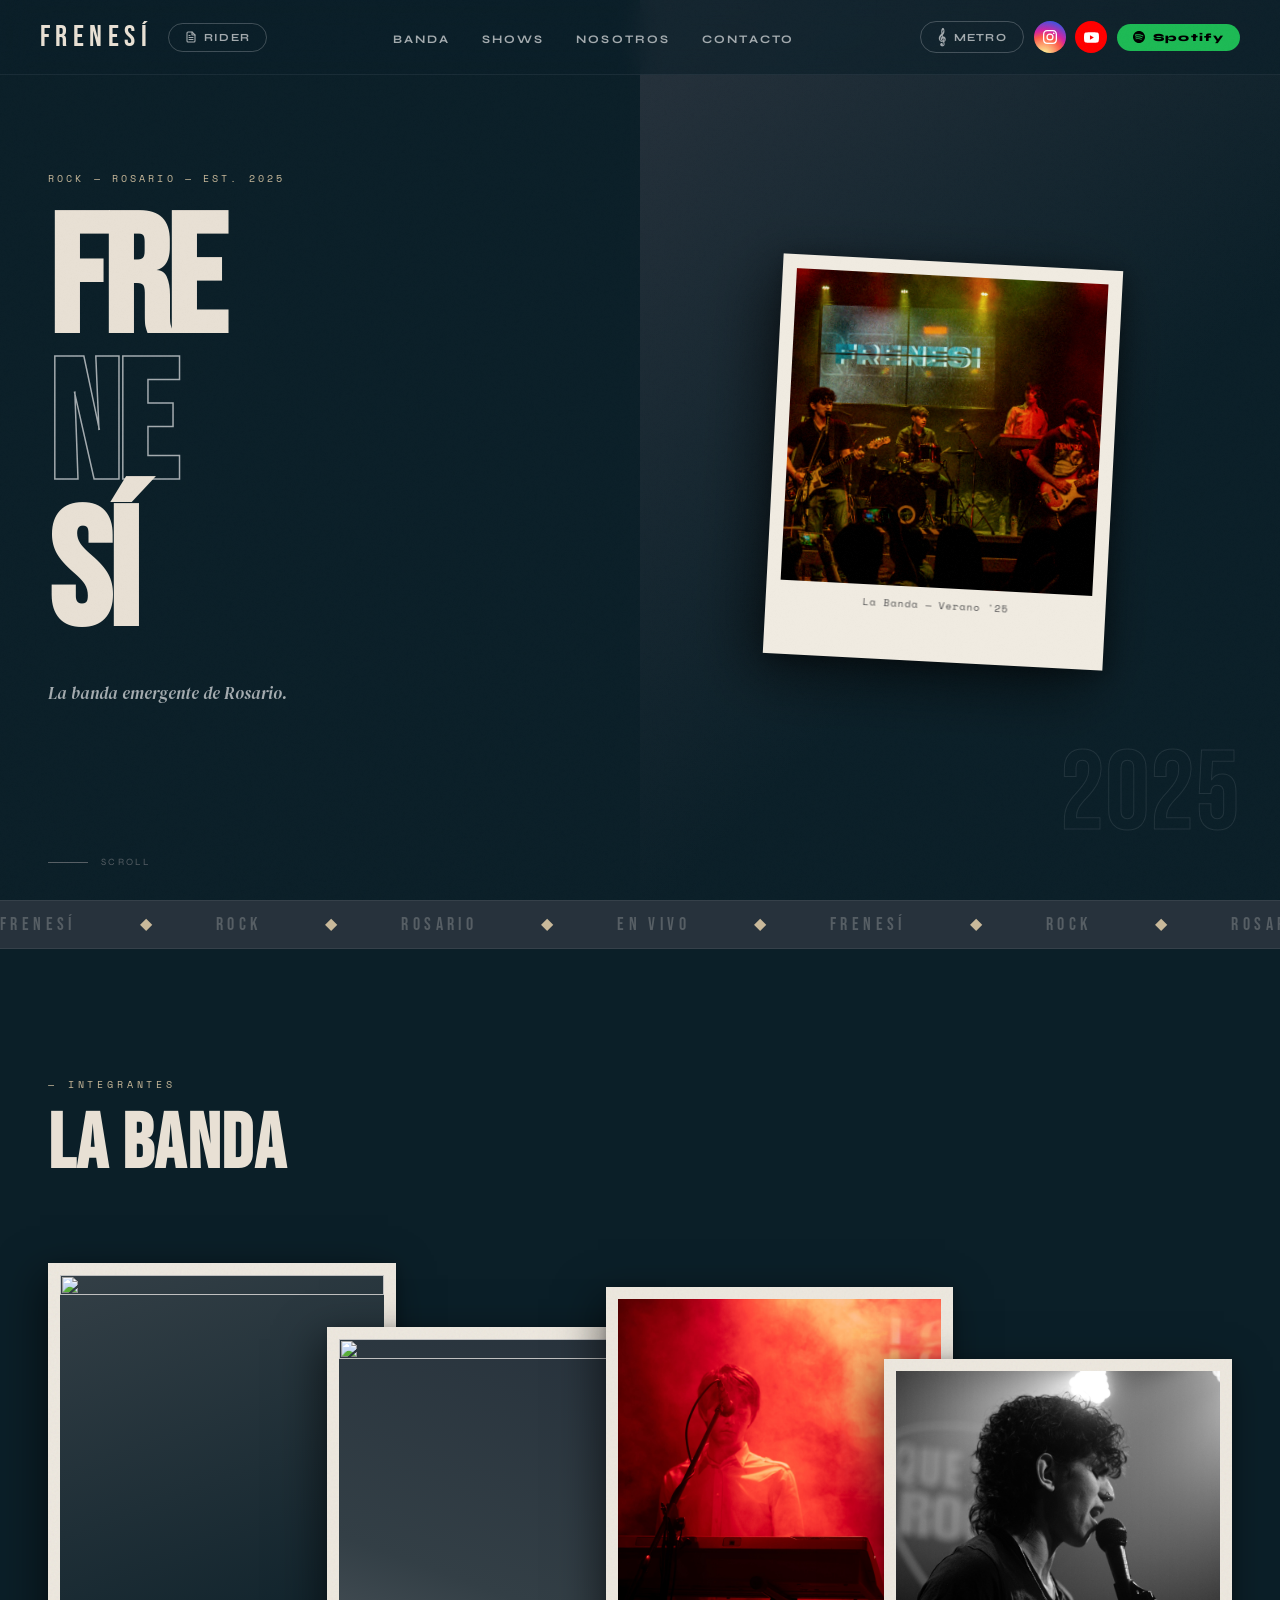
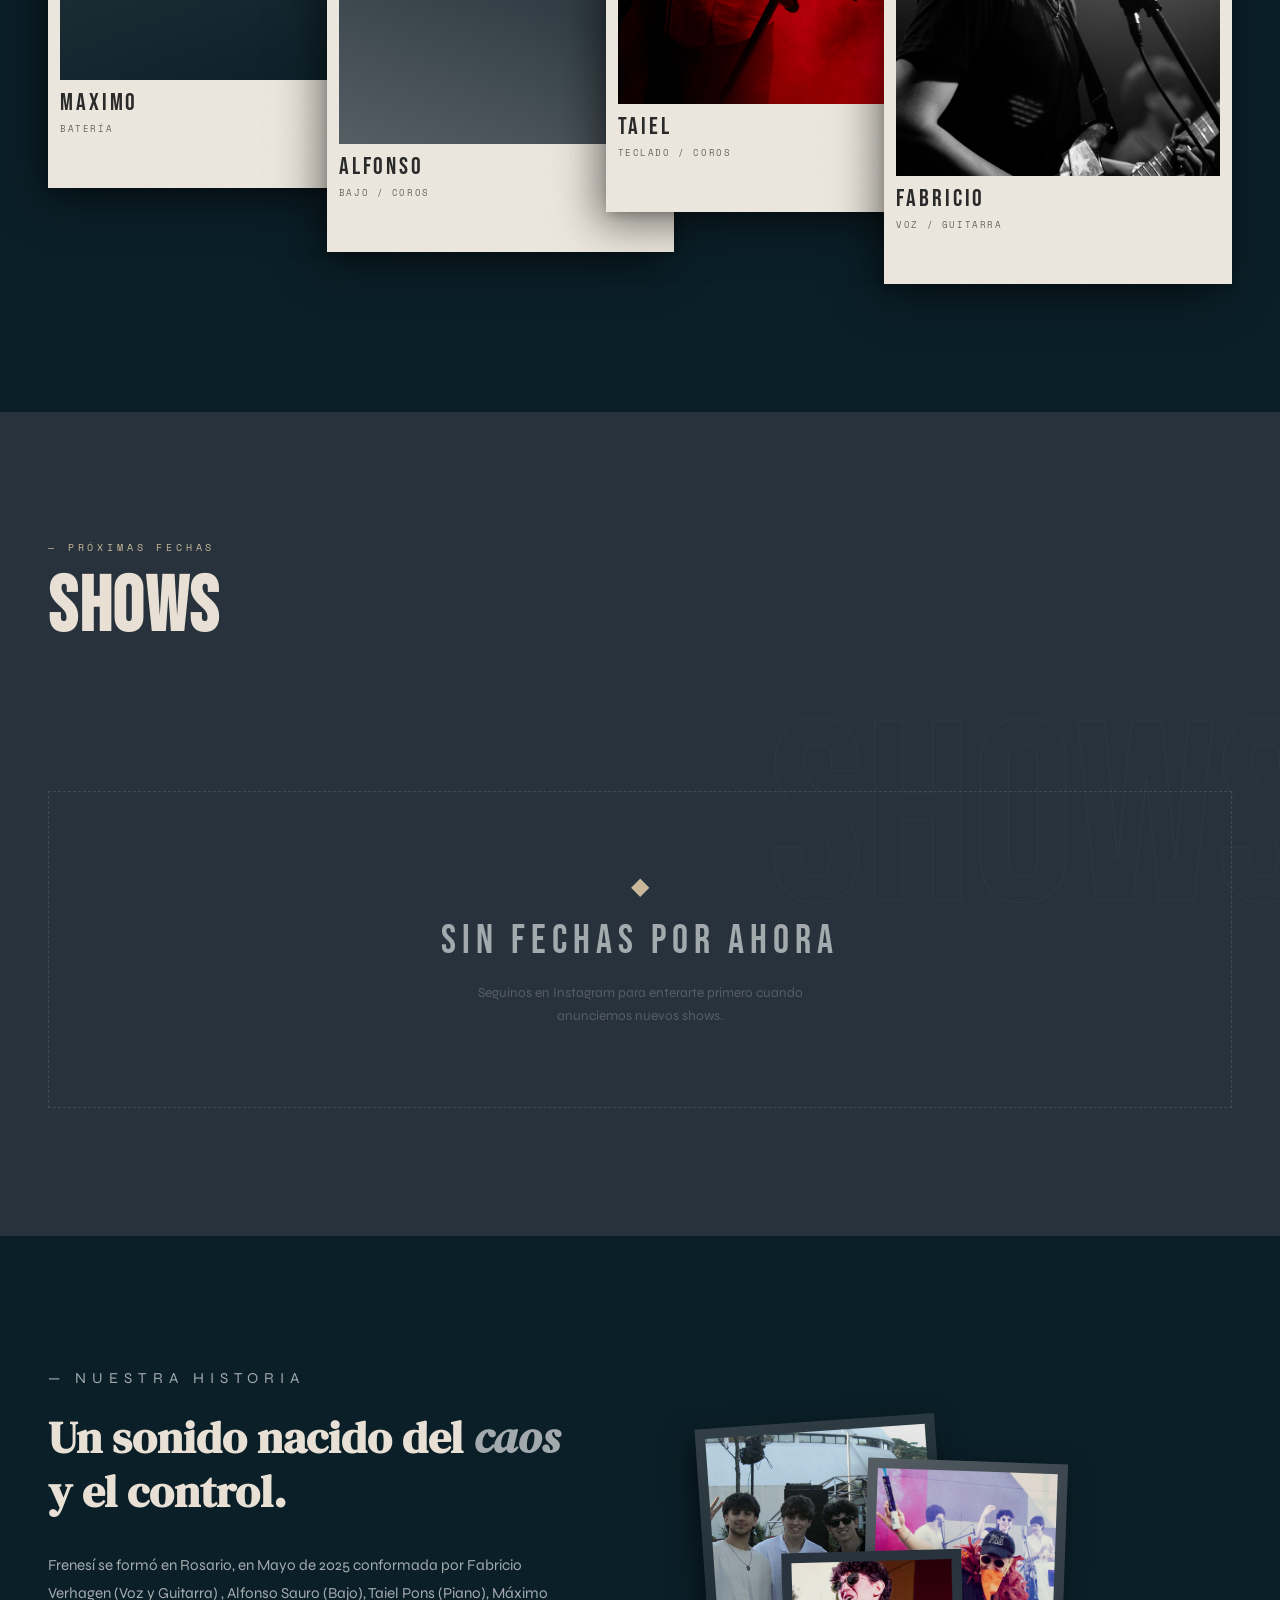
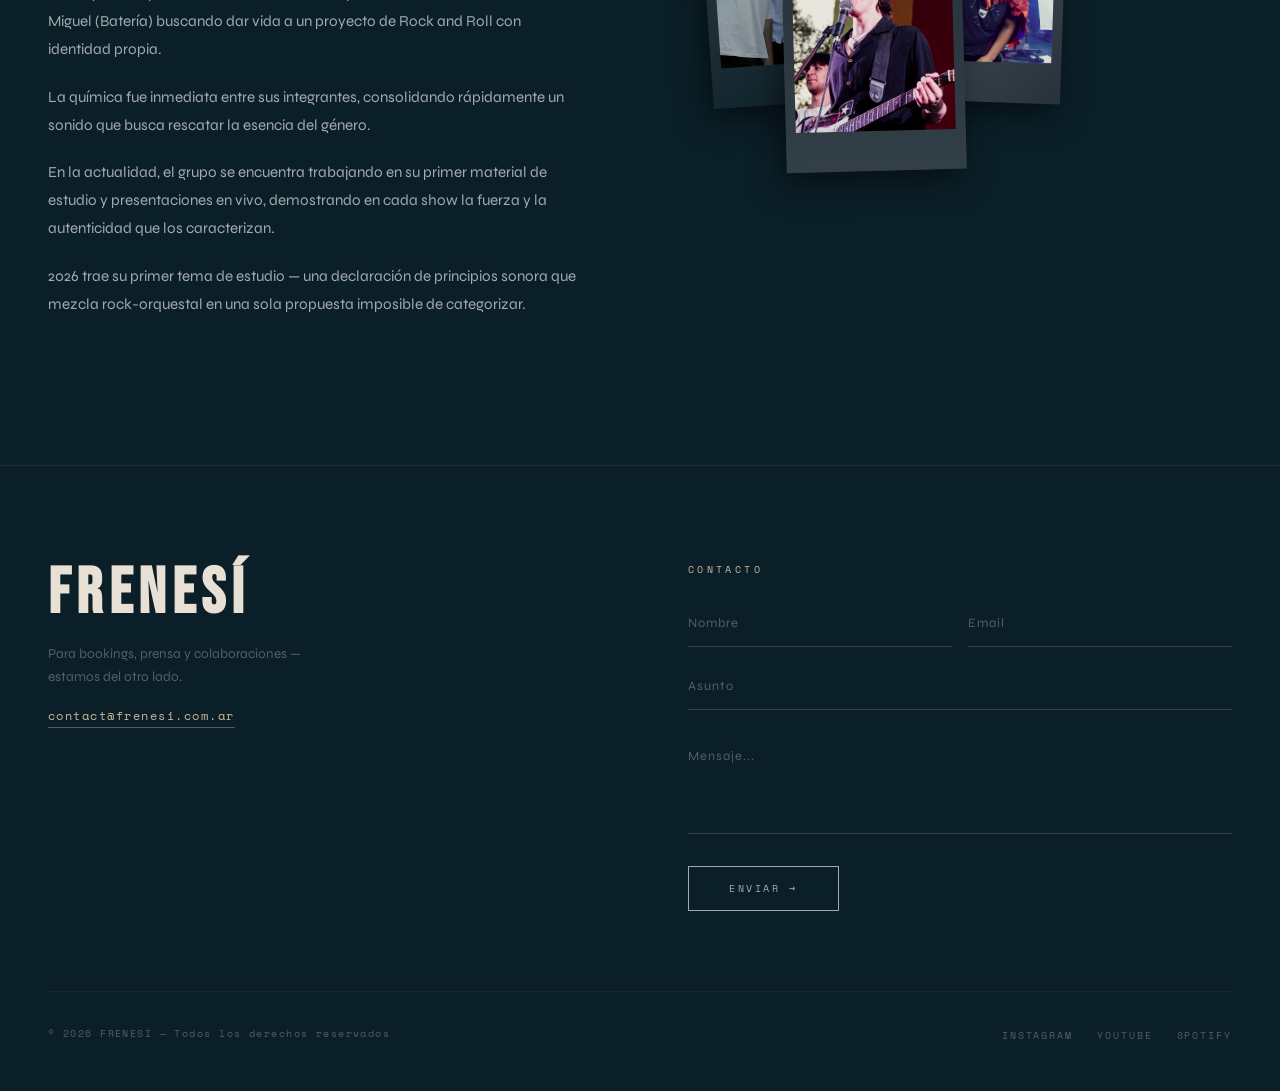
==== index.html @ ff947634 "." ====
<!DOCTYPE html>
<html lang="es">

<head>
  <meta charset="UTF-8">
  <meta name="viewport" content="width=device-width, initial-scale=1.0">
  <title>FRENESÍ</title>
  <link rel="preconnect" href="https://fonts.googleapis.com">
  <link
    href="https://fonts.googleapis.com/css2?family=Bebas+Neue&family=DM+Serif+Display:ital@0;1&family=Syne:wght@400;700;800&family=Space+Mono:ital@0;1&display=swap"
    rel="stylesheet">

  <style>
    :root {
      --c1: #a3aaae;
      --c2: #565e64;
      --c3: #333f46;
      --c4: #27323c;
      --c5: #0b1f28;
      --cream: #e8e0d4;
      --warm: #c9b99a;
    }

    *,
    *::before,
    *::after {
      margin: 0;
      padding: 0;
      box-sizing: border-box;
    }

    html {
      scroll-behavior: smooth;
    }

    body {
      background: var(--c5);
      color: var(--cream);
      font-family: 'Syne', sans-serif;
      overflow-x: hidden;
      cursor: crosshair;
    }

    /* GRAIN OVERLAY */
    body::before {
      content: '';
      position: fixed;
      inset: 0;
      background-image: url("data:image/svg+xml,%3Csvg viewBox='0 0 256 256' xmlns='http://www.w3.org/2000/svg'%3E%3Cfilter id='noise'%3E%3CfeTurbulence type='fractalNoise' baseFrequency='0.9' numOctaves='4' stitchTiles='stitch'/%3E%3C/filter%3E%3Crect width='100%25' height='100%25' filter='url(%23noise)' opacity='0.08'/%3E%3C/svg%3E");
      pointer-events: none;
      z-index: 1000;
      opacity: 0.45;
      mix-blend-mode: overlay;
    }

    /* NOISE CANVAS */
    #grain-canvas {
      position: fixed;
      top: 0;
      left: 0;
      width: 100%;
      height: 100%;
      pointer-events: none;
      z-index: 999;
      opacity: 0.07;
    }

    /* ===================== NAV ===================== */
    nav {
      position: fixed;
      top: 0;
      left: 0;
      right: 0;
      z-index: 900;
      display: flex;
      align-items: center;
      justify-content: space-between;
      padding: 1.2rem 2.5rem;
      backdrop-filter: blur(12px);
      background: rgba(11, 31, 40, 0.6);
      border-bottom: 1px solid rgba(163, 170, 174, 0.1);
    }

    .nav-left {
      display: flex;
      align-items: center;
      gap: 1rem;
    }

    .nav-logo {
      font-family: 'Bebas Neue', sans-serif;
      font-size: 1.9rem;
      letter-spacing: 0.18em;
      color: var(--cream);
      text-decoration: none;
      position: relative;
      display: inline-block;
      width: fit-content;
      align-self: center;
    }

    .nav-logo::after {
      content: '';
      position: absolute;
      bottom: -2px;
      left: 0;
      width: 0;
      height: 1px;
      background: var(--warm);
      transition: width 0.4s ease;
    }

    .nav-logo:hover::after {
      width: 100%;
    }

    .nav-links {
      display: flex;
      gap: 2rem;
      list-style: none;
      align-items: center;
    }

    .nav-links a {
      color: var(--c1);
      text-decoration: none;
      font-size: 0.72rem;
      letter-spacing: 0.18em;
      text-transform: uppercase;
      font-weight: 700;
      transition: color 0.3s;
    }

    .nav-links a:hover {
      color: var(--cream);
    }

    .nav-spotify {
      display: flex;
      align-items: center;
      gap: 0.5rem;
      background: #1DB954;
      color: #000 !important;
      padding: 0.45rem 1rem;
      border-radius: 2rem;
      font-weight: 800;
      font-size: 0.68rem;
      letter-spacing: 0.12em;
      text-decoration: none;
      transition: transform 0.2s, box-shadow 0.2s;
      flex-shrink: 0;
    }

    .nav-spotify:hover {
      transform: scale(1.05);
      box-shadow: 0 0 20px rgba(29, 185, 84, 0.4);
    }

    .nav-rider {
      display: flex;
      align-items: center;
      gap: 0.4rem;
      background: transparent;
      color: var(--c1);
      border: 1px solid rgba(163, 170, 174, 0.35);
      padding: 0.45rem 1rem;
      border-radius: 2rem;
      font-family: 'Syne', sans-serif;
      font-weight: 700;
      font-size: 0.68rem;
      letter-spacing: 0.12em;
      text-decoration: none;
      text-transform: uppercase;
      transition: color 0.3s, border-color 0.3s, box-shadow 0.3s, transform 0.2s;
      flex-shrink: 0;
      cursor: pointer;
    }

    .nav-rider:hover {
      color: var(--cream);
      border-color: var(--warm);
      box-shadow: 0 0 16px rgba(201, 185, 154, 0.2);
      transform: scale(1.04);
    }

    .nav-social-btns {
      display: flex;
      align-items: center;
      gap: 0.6rem;
      flex-shrink: 0;
    }

    .nav-instagram,
    .nav-youtube {
      display: flex;
      align-items: center;
      justify-content: center;
      width: 32px;
      height: 32px;
      border-radius: 50%;
      text-decoration: none;
      transition: transform 0.2s, box-shadow 0.2s;
      flex-shrink: 0;
    }

    .nav-metro {
      display: flex;
      align-items: center;
      gap: 0.4rem;
      background: transparent;
      color: var(--c1);
      border: 1px solid rgba(163, 170, 174, 0.35);
      padding: 0.45rem 1rem;
      border-radius: 2rem;
      text-decoration: none;
      text-transform: uppercase;
      font-family: 'Syne', sans-serif;
      font-weight: 700;
      font-size: 0.68rem;
      letter-spacing: 0.12em;
      transition: transform 0.2s, box-shadow 0.2s;
      flex-shrink: 0;
      cursor: pointer;
    }

    .metro-symbol {
      font-size: 0.95rem;
      line-height: 1;
    }

    .nav-instagram {
      background: radial-gradient(circle at 30% 107%, #fdf497 0%, #fdf497 5%, #fd5949 45%, #d6249f 60%, #285AEB 90%);
      color: #fff;
    }

    .nav-youtube {
      background: #FF0000;
      color: #fff;
    }

    .nav-instagram:hover,
    .nav-youtube:hover {
      transform: scale(1.1);
      box-shadow: 0 0 16px rgba(255, 255, 255, 0.15);
    }

    .nav-metro:hover {
      color: var(--cream);
      border-color: var(--warm);
      box-shadow: 0 0 16px rgba(201, 185, 154, 0.2);
      transform: scale(1.04);
    }

    /* ===================== HERO ===================== */
    #hero {
      min-height: 100vh;
      display: grid;
      grid-template-columns: 1fr 1fr;
      position: relative;
      overflow: hidden;
    }

    .hero-left {
      display: flex;
      flex-direction: column;
      justify-content: flex-end;
      padding: 8rem 3rem 5rem 3rem;
      position: relative;
      z-index: 2;
    }

    .hero-tag {
      font-family: 'Space Mono', monospace;
      font-size: 0.65rem;
      letter-spacing: 0.3em;
      color: var(--warm);
      text-transform: uppercase;
      margin-bottom: 1.5rem;
      opacity: 0;
      animation: fadeUp 0.8s ease 0.3s forwards;
    }

    .hero-title {
      font-family: 'Bebas Neue', sans-serif;
      font-size: clamp(5rem, 13vw, 12rem);
      line-height: 0.88;
      letter-spacing: -0.02em;
      color: var(--cream);
      position: relative;
      opacity: 0;
      animation: fadeUp 0.9s ease 0.5s forwards;
    }

    .hero-title span {
      display: block;
    }

    .hero-title .outline {
      color: transparent;
      -webkit-text-stroke: 1.5px var(--c1);
    }

    .hero-title .half-outline {
      color: var(--cream);
    }

    .hero-subtitle {
      font-family: 'DM Serif Display', serif;
      font-style: italic;
      font-size: 1.05rem;
      color: var(--c1);
      margin-top: 2rem;
      max-width: 320px;
      line-height: 1.6;
      opacity: 0;
      animation: fadeUp 0.9s ease 0.7s forwards;
    }

    .hero-spotify-embed {
      margin-top: 2rem;
      opacity: 0;
      animation: fadeUp 0.9s ease 0.9s forwards;
    }

    .hero-spotify-embed iframe {
      border-radius: 10px;
      border: none;
      display: block;
      max-width: 320px;
    }

    .hero-right {
      position: relative;
      overflow: hidden;
    }

    /* Large Polaroid effect on hero */
    .hero-polaroid {
      position: absolute;
      top: 50%;
      left: 50%;
      transform: translate(-55%, -47%) rotate(3deg);
      width: 340px;
      background: #f0ebe1;
      padding: 14px 14px 50px 14px;
      box-shadow: -12px 18px 60px rgba(0, 0, 0, 0.6), 4px 4px 20px rgba(0, 0, 0, 0.3);
      opacity: 0;
      animation: polaroidDrop 1.1s cubic-bezier(0.34, 1.56, 0.64, 1) 0.8s forwards;
    }

    .hero-polaroid img {
      width: 100%;
      aspect-ratio: 1;
      object-fit: cover;
      filter: sepia(20%) contrast(1.1) brightness(0.92);
      display: block;
    }

    .hero-polaroid-caption {
      font-family: 'Space Mono', monospace;
      font-size: 0.6rem;
      color: #555;
      text-align: center;
      margin-top: 10px;
      letter-spacing: 0.1em;
    }

    /* The band photo placeholder */
    .hero-photo-bg {
      position: absolute;
      inset: 0;
      background:
        linear-gradient(135deg, var(--c4) 0%, var(--c5) 60%),
        repeating-linear-gradient(45deg,
          transparent,
          transparent 2px,
          rgba(163, 170, 174, 0.03) 2px,
          rgba(163, 170, 174, 0.03) 4px);
    }

    /* Floating year */
    .hero-year {
      position: absolute;
      bottom: 3rem;
      right: 2.5rem;
      font-family: 'Bebas Neue', sans-serif;
      font-size: 7rem;
      color: transparent;
      -webkit-text-stroke: 1px rgba(163, 170, 174, 0.15);
      line-height: 1;
      pointer-events: none;
      z-index: 1;
    }

    /* Scroll indicator */
    .scroll-hint {
      position: absolute;
      bottom: 2rem;
      left: 3rem;
      display: flex;
      align-items: center;
      gap: 0.8rem;
      font-size: 0.6rem;
      letter-spacing: 0.25em;
      color: var(--c2);
      text-transform: uppercase;
      opacity: 0;
      animation: fadeUp 1s ease 1.4s forwards;
    }

    .scroll-line {
      width: 40px;
      height: 1px;
      background: var(--c2);
      position: relative;
      overflow: hidden;
    }

    .scroll-line::after {
      content: '';
      position: absolute;
      inset: 0;
      background: var(--warm);
      transform: translateX(-100%);
      animation: lineScan 2s ease-in-out infinite 1.5s;
    }

    /* ===================== MARQUEE ===================== */
    .marquee-section {
      border-top: 1px solid rgba(163, 170, 174, 0.12);
      border-bottom: 1px solid rgba(163, 170, 174, 0.12);
      padding: 0.8rem 0;
      overflow: hidden;
      background: var(--c4);
    }

    .marquee-track {
      display: flex;
      gap: 3rem;
      animation: marquee 20s linear infinite;
      white-space: nowrap;
    }

    .marquee-item {
      font-family: 'Bebas Neue', sans-serif;
      font-size: 1.1rem;
      letter-spacing: 0.25em;
      color: var(--c2);
      flex-shrink: 0;
    }

    .marquee-dot {
      color: var(--warm);
      margin: 0 1rem;
    }

    /* ===================== MEMBERS ===================== */
    #members {
      padding: 8rem 3rem;
      position: relative;
    }

    .section-label {
      font-family: 'Space Mono', monospace;
      font-size: 0.6rem;
      letter-spacing: 0.4em;
      color: var(--warm);
      text-transform: uppercase;
      margin-bottom: 1rem;
    }

    .section-title {
      font-family: 'Bebas Neue', sans-serif;
      font-size: clamp(3.5rem, 6vw, 5rem);
      line-height: 1;
      letter-spacing: 0.02em;
      margin-bottom: 5rem;
      color: var(--cream);
    }

    .members-grid {
      display: grid;
      grid-template-columns: repeat(13, 1fr);
      grid-template-rows: auto;
      gap: 1.5rem;
      align-items: start;
    }

    /* Asymmetric Polaroid placement — equal spacing between cards */
    .member-card:nth-child(1) {
      grid-column: 1 / 5;
      grid-row: 1;
    }

    .member-card:nth-child(2) {
      grid-column: 4 / 8;
      grid-row: 1;
      margin-top: 4rem;
    }

    .member-card:nth-child(3) {
      grid-column: 7 / 11;
      grid-row: 1;
      margin-top: 1.5rem;
    }

    .member-card:nth-child(4) {
      grid-column: 10 / 14;
      grid-row: 1;
      margin-top: 6rem;
    }

    .member-card {
      position: relative;
      transition: transform 0.4s cubic-bezier(0.34, 1.56, 0.64, 1);
    }

    .member-card:hover {
      transform: rotate(0deg) scale(1.03) translateY(-8px);
    }

    .member-card:nth-child(1) {
      transform: rotate(-2.5deg);
    }

    .member-card:nth-child(2) {
      transform: rotate(1.8deg);
    }

    .member-card:nth-child(3) {
      transform: rotate(-1.2deg);
    }

    .member-card:nth-child(4) {
      transform: rotate(2.8deg);
    }

    .member-card:nth-child(1):hover,
    .member-card:nth-child(2):hover,
    .member-card:nth-child(3):hover,
    .member-card:nth-child(4):hover {
      transform: rotate(0deg) scale(1.03) translateY(-10px);
    }

    .polaroid {
      background: #ede8df;
      padding: 12px 12px 52px 12px;
      box-shadow: -8px 12px 40px rgba(0, 0, 0, 0.5), 2px 2px 10px rgba(0, 0, 0, 0.2);
      position: relative;
    }

    .polaroid::before {
      content: '';
      position: absolute;
      inset: 0;
      background: url("data:image/svg+xml,%3Csvg viewBox='0 0 200 200' xmlns='http://www.w3.org/2000/svg'%3E%3Cfilter id='n'%3E%3CfeTurbulence type='fractalNoise' baseFrequency='0.75' numOctaves='4' stitchTiles='stitch'/%3E%3C/filter%3E%3Crect width='100%25' height='100%25' filter='url(%23n)' opacity='0.06'/%3E%3C/svg%3E");
      pointer-events: none;
      mix-blend-mode: multiply;
      border-radius: 0;
    }

    .polaroid-img {
      width: 100%;
      aspect-ratio: 4/5;
      object-fit: cover;
      display: block;
      filter: sepia(15%) contrast(1.08) saturate(0.85) brightness(0.95);
      position: relative;
    }

    /* Colored photo placeholder */
    .polaroid-placeholder {
      width: 100%;
      aspect-ratio: 4/5;
      display: flex;
      align-items: center;
      justify-content: center;
      position: relative;
      overflow: hidden;
    }

    .member-card:nth-child(1) .polaroid-placeholder {
      background: linear-gradient(160deg, var(--c3), var(--c5));
    }

    .member-card:nth-child(2) .polaroid-placeholder {
      background: linear-gradient(200deg, var(--c4), var(--c3) 60%, var(--c2));
    }

    .member-card:nth-child(3) .polaroid-placeholder {
      background: linear-gradient(140deg, var(--c5), var(--c4) 50%, var(--c3));
    }

    .member-card:nth-child(4) .polaroid-placeholder {
      background: linear-gradient(180deg, var(--c3), var(--c4));
    }

    .member-initials {
      font-family: 'Bebas Neue', sans-serif;
      font-size: 5rem;
      color: rgba(163, 170, 174, 0.2);
      letter-spacing: 0.1em;
    }

    .polaroid-info {
      padding-top: 8px;
      text-align: left;
    }

    .member-name {
      font-family: 'Bebas Neue', sans-serif;
      font-size: 1.5rem;
      letter-spacing: 0.12em;
      color: #2a2a2a;
      display: block;
    }

    .member-role {
      font-family: 'Space Mono', monospace;
      font-size: 0.55rem;
      color: #666;
      letter-spacing: 0.18em;
      text-transform: uppercase;
      margin-top: 2px;
    }

    /* ===================== SHOWS ===================== */
    #shows {
      padding: 8rem 3rem;
      background: var(--c4);
      position: relative;
      overflow: hidden;
    }

    #shows::before {
      content: 'SHOWS';
      position: absolute;
      right: -2rem;
      top: 50%;
      transform: translateY(-50%);
      font-family: 'Bebas Neue', sans-serif;
      font-size: 20vw;
      color: transparent;
      -webkit-text-stroke: 1px rgba(163, 170, 174, 0.06);
      pointer-events: none;
      line-height: 1;
    }

    .shows-header {
      display: flex;
      justify-content: space-between;
      align-items: flex-end;
      margin-bottom: 4rem;
    }

    .shows-list {
      display: flex;
      flex-direction: column;
      gap: 0;
      position: relative;
      z-index: 2;
    }

    .show-item {
      display: grid;
      grid-template-columns: 120px 1fr auto;
      align-items: center;
      gap: 2rem;
      padding: 1.8rem 0;
      border-bottom: 1px solid rgba(163, 170, 174, 0.1);
      transition: background 0.3s, padding-left 0.3s;
      cursor: pointer;
      position: relative;
      overflow: hidden;
    }

    .show-venue-wrap {
      display: flex;
      flex-direction: column;
      gap: 0.35rem;
    }

    .show-item::before {
      content: '';
      position: absolute;
      inset: 0;
      background: linear-gradient(90deg, rgba(163, 170, 174, 0.04), transparent);
      transform: translateX(-100%);
      transition: transform 0.4s ease;
    }

    .show-item:hover::before {
      transform: translateX(0);
    }

    .show-date {
      font-family: 'Bebas Neue', sans-serif;
      font-size: 2.5rem;
      line-height: 1;
      color: var(--warm);
      letter-spacing: 0.05em;
    }

    .show-date span {
      display: block;
      font-family: 'Space Mono', monospace;
      font-size: 0.6rem;
      color: var(--c2);
      letter-spacing: 0.2em;
      margin-top: 2px;
    }

    .show-venue {
      font-family: 'DM Serif Display', serif;
      font-size: 1.4rem;
      color: var(--cream);
    }

    .show-city {
      display: inline-flex;
      align-items: center;
      gap: 0.35rem;
      font-family: 'Syne', sans-serif;
      font-size: 0.75rem;
      color: var(--c2);
      letter-spacing: 0.1em;
      text-transform: uppercase;
      text-decoration: none;
      transition: color 0.3s;
    }

    .show-city:hover {
      color: var(--warm);
    }

    .show-ticket {
      display: inline-block;
      border: 1px solid var(--c1);
      color: var(--c1);
      font-family: 'Space Mono', monospace;
      font-size: 0.6rem;
      letter-spacing: 0.2em;
      text-transform: uppercase;
      padding: 0.5rem 1.2rem;
      text-decoration: none;
      transition: all 0.3s;
      position: relative;
      z-index: 2;
    }

    .show-ticket:hover {
      background: var(--cream);
      color: var(--c5);
      border-color: var(--cream);
    }

    .show-sold {
      font-family: 'Space Mono', monospace;
      font-size: 0.6rem;
      letter-spacing: 0.2em;
      text-transform: uppercase;
      color: #e06060;
      border: 1px solid #e06060;
      padding: 0.5rem 1.2rem;
      position: relative;
      z-index: 2;
    }

    /* ===================== ABOUT ===================== */
    #about {
      padding: 8rem 3rem;
      display: grid;
      grid-template-columns: 1fr 1fr;
      gap: 8rem;
      align-items: center;
    }

    .about-text h2 {
      font-family: 'DM Serif Display', serif;
      font-size: clamp(2rem, 3.5vw, 3rem);
      line-height: 1.2;
      color: var(--cream);
      margin-bottom: 2rem;
    }

    .about-text h2 em {
      color: var(--c1);
      font-style: italic;
    }

    .about-text p {
      font-family: 'Syne', sans-serif;
      font-size: 0.95rem;
      line-height: 1.85;
      color: var(--c1);
      margin-bottom: 1.2rem;
    }

    .about-visual {
      position: relative;
      height: 500px;
    }

    /* Stacked mini polaroids */
    .stack-wrap {
      position: relative;
      width: 100%;
      height: 100%;
    }

    .mini-pol {
      position: absolute;
      background: #ede8df;
      padding: 10px 10px 40px 10px;
      box-shadow: -6px 10px 30px rgba(0, 0, 0, 0.5);
    }

    .mini-pol .ph {
      width: 100%;
      height: 100%;
      display: block;
    }

    .mini-pol:nth-child(1) {
      width: 240px;
      height: 280px;
      top: 20px;
      left: 0;
      transform: rotate(-4deg);
      background: linear-gradient(160deg, var(--c3), var(--c5));
    }

    .mini-pol:nth-child(2) {
      width: 200px;
      height: 240px;
      top: 60px;
      left: 160px;
      transform: rotate(2deg);
      background: linear-gradient(130deg, var(--c2), var(--c4));
    }

    .mini-pol:nth-child(3) {
      width: 180px;
      height: 220px;
      top: 150px;
      left: 80px;
      transform: rotate(-1.5deg);
      background: linear-gradient(180deg, var(--c4), var(--c3));
    }

    /* ===================== FOOTER / CONTACT ===================== */
    footer {
      background: var(--c5);
      border-top: 1px solid rgba(163, 170, 174, 0.1);
      padding: 6rem 3rem 3rem;
    }

    .footer-top {
      display: grid;
      grid-template-columns: 1fr 1fr;
      gap: 6rem;
      margin-bottom: 5rem;
    }

    .footer-brand h3 {
      font-family: 'Bebas Neue', sans-serif;
      font-size: 4rem;
      letter-spacing: 0.1em;
      line-height: 1;
      color: var(--cream);
      margin-bottom: 1rem;
    }

    .footer-brand p {
      font-size: 0.85rem;
      color: var(--c2);
      line-height: 1.7;
      max-width: 300px;
      font-family: 'Syne', sans-serif;
    }

    .footer-brand-email {
      display: inline-block;
      margin-top: 1.1rem;
      font-family: 'Space Mono', monospace;
      font-size: 0.78rem;
      letter-spacing: 0.12em;
      color: var(--warm);
      text-decoration: none;
      border-bottom: 1px solid rgba(201, 185, 154, 0.4);
      padding-bottom: 2px;
      transition: color 0.3s, border-color 0.3s;
    }

    .footer-brand-email:hover {
      color: var(--cream);
      border-color: var(--cream);
    }

    .contact-label {
      font-family: 'Space Mono', monospace;
      font-size: 0.6rem;
      letter-spacing: 0.35em;
      color: var(--warm);
      text-transform: uppercase;
      margin-bottom: 1.5rem;
    }

    .contact-form {
      display: flex;
      flex-direction: column;
      gap: 1rem;
    }

    .form-row {
      display: grid;
      grid-template-columns: 1fr 1fr;
      gap: 1rem;
    }

    .form-input,
    .form-textarea {
      background: transparent;
      border: none;
      border-bottom: 1px solid rgba(163, 170, 174, 0.25);
      padding: 0.9rem 0;
      color: var(--cream);
      font-family: 'Syne', sans-serif;
      font-size: 0.85rem;
      outline: none;
      transition: border-color 0.3s;
      width: 100%;
    }

    .form-input::placeholder,
    .form-textarea::placeholder {
      color: var(--c2);
      font-size: 0.8rem;
      letter-spacing: 0.08em;
    }

    .form-input:focus,
    .form-textarea:focus {
      border-color: var(--warm);
    }

    .form-textarea {
      resize: none;
      height: 100px;
      margin-top: 0.5rem;
    }

    .submit-btn {
      align-self: flex-start;
      margin-top: 1rem;
      background: transparent;
      border: 1px solid var(--c1);
      color: var(--c1);
      font-family: 'Space Mono', monospace;
      font-size: 0.65rem;
      letter-spacing: 0.25em;
      text-transform: uppercase;
      padding: 0.85rem 2.5rem;
      cursor: pointer;
      transition: all 0.35s;
    }

    .submit-btn:hover {
      background: var(--cream);
      color: var(--c5);
      border-color: var(--cream);
    }

    .footer-bottom {
      border-top: 1px solid rgba(163, 170, 174, 0.08);
      padding-top: 2rem;
      display: flex;
      justify-content: space-between;
      align-items: center;
    }

    .footer-bottom p {
      font-family: 'Space Mono', monospace;
      font-size: 0.6rem;
      letter-spacing: 0.15em;
      color: var(--c2);
    }

    .social-links {
      display: flex;
      gap: 1.5rem;
      list-style: none;
    }

    .social-links a {
      font-family: 'Space Mono', monospace;
      font-size: 0.6rem;
      letter-spacing: 0.2em;
      text-transform: uppercase;
      color: var(--c2);
      text-decoration: none;
      transition: color 0.3s;
    }

    .social-links a:hover {
      color: var(--cream);
    }

    /* ===================== ANIMATIONS ===================== */
    @keyframes fadeUp {
      from {
        opacity: 0;
        transform: translateY(30px);
      }

      to {
        opacity: 1;
        transform: translateY(0);
      }
    }

    @keyframes polaroidDrop {
      from {
        opacity: 0;
        transform: translate(-55%, -70%) rotate(3deg) scale(0.8);
      }

      to {
        opacity: 1;
        transform: translate(-55%, -47%) rotate(3deg) scale(1);
      }
    }

    @keyframes marquee {
      from {
        transform: translateX(0);
      }

      to {
        transform: translateX(-50%);
      }
    }

    @keyframes lineScan {
      from {
        transform: translateX(-100%);
      }

      to {
        transform: translateX(100%);
      }
    }

    @keyframes float {

      0%,
      100% {
        transform: translateY(0px) rotate(3deg);
      }

      50% {
        transform: translateY(-12px) rotate(3deg);
      }
    }

    .hero-polaroid {
      animation: polaroidDrop 1.1s cubic-bezier(0.34, 1.56, 0.64, 1) 0.8s forwards, float 6s ease-in-out 2s infinite;
    }

    /* Reveal animations */
    .reveal {
      opacity: 0;
      transform: translateY(40px);
      transition: opacity 0.8s ease, transform 0.8s ease;
    }

    .reveal.visible {
      opacity: 1;
      transform: translateY(0);
    }

    .reveal-delay-1 {
      transition-delay: 0.1s;
    }

    .reveal-delay-2 {
      transition-delay: 0.2s;
    }

    .reveal-delay-3 {
      transition-delay: 0.3s;
    }

    .reveal-delay-4 {
      transition-delay: 0.4s;
    }

    /* Scroll-driven grain intensity */
    .grain-intense::before {
      opacity: 0.7 !important;
    }

    .nav-rider-mobile-item {
      display: none;
    }

    .nav-metro-mobile-item {
      display: none;
    }

    /* ===================== HAMBURGER NAV ===================== */
    .nav-toggle {
      display: none;
      flex-direction: column;
      gap: 5px;
      cursor: pointer;
      background: none;
      border: none;
      padding: 4px;
      z-index: 1100;
    }

    .nav-toggle span {
      display: block;
      width: 24px;
      height: 1.5px;
      background: var(--cream);
      transition: transform 0.3s, opacity 0.3s;
    }

    .nav-toggle.open span:nth-child(1) {
      transform: translateY(6.5px) rotate(45deg);
    }

    .nav-toggle.open span:nth-child(2) {
      opacity: 0;
    }

    .nav-toggle.open span:nth-child(3) {
      transform: translateY(-6.5px) rotate(-45deg);
    }

    /* ===================== RESPONSIVE ===================== */
    @media (max-width: 900px) {
      nav {
        display: grid;
        grid-template-columns: 1fr auto auto;
        align-items: center;
        gap: 1rem;
      }

      /* Ocultar el botón rider del nav-left en mobile */
      .nav-left .nav-rider {
        display: none;
      }

      /* El rider dentro del menú hamburguesa */
      .nav-rider-mobile-item {
        display: block;
        margin-top: 0.5rem;
        padding-top: 1.5rem;
        border-top: 1px solid rgba(163, 170, 174, 0.15);
        width: 100%;
      }

      .nav-rider-mobile {
        display: inline-flex;
        font-size: 0.85rem;
        padding: 0.6rem 1.4rem;
      }

      /* Ocultar metrónomo en nav-social-btns en mobile */
      .nav-social-btns .nav-metro {
        display: none;
      }

      .nav-metro-mobile {
        display: inline-flex;
        font-size: 0.85rem;
        padding: 0.6rem 1.4rem;
      }

      .nav-metro-mobile-item {
        display: block;
        position: fixed;
        top: 1.5rem;
        right: -100%;
        padding: 0;
        z-index: 1001;
        transition: right 0.4s cubic-bezier(0.77, 0, 0.175, 1);
      }

      .nav-metro-mobile-item.open {
        right: calc(min(75vw, 320px) - 3rem);
      }

      .nav-links {
        position: fixed;
        top: 0;
        right: -100%;
        width: 75vw;
        max-width: 320px;
        height: 100vh;
        background: rgba(11, 31, 40, 0.97);
        backdrop-filter: blur(20px);
        flex-direction: column;
        justify-content: center;
        align-items: flex-start;
        padding: 5rem 3rem;
        gap: 2.5rem;
        transition: right 0.4s cubic-bezier(0.77, 0, 0.175, 1);
        border-left: 1px solid rgba(163, 170, 174, 0.1);
        z-index: 1000;
      }

      .nav-links.open {
        right: 0;
      }

      .nav-links a {
        font-size: 1rem;
      }

      .nav-toggle {
        display: flex;
      }

      #hero {
        grid-template-columns: 1fr;
        min-height: 100svh;
      }

      .hero-right {
        height: 320px;
        order: -1;
      }

      .hero-left {
        padding: 2rem 1.5rem 4rem;
        justify-content: flex-end;
      }

      .hero-title {
        font-size: clamp(5rem, 22vw, 8rem);
      }

      .hero-polaroid {
        width: 200px;
        padding: 8px 8px 36px;
      }

      .hero-year {
        font-size: 4rem;
      }

      .members-grid {
        grid-template-columns: 1fr 1fr;
        gap: 2rem;
      }

      .member-card:nth-child(1) {
        grid-column: 1/2;
        grid-row: 1;
        margin-top: 0;
      }

      .member-card:nth-child(2) {
        grid-column: 2/3;
        grid-row: 1;
        margin-top: 2rem;
      }

      .member-card:nth-child(3) {
        grid-column: 1/2;
        grid-row: 2;
        margin-top: 0;
      }

      .member-card:nth-child(4) {
        grid-column: 2/3;
        grid-row: 2;
        margin-top: 2rem;
      }

      .show-item {
        grid-template-columns: 90px 1fr auto;
      }

      .show-city {
        display: inline-flex;
      }

      #about {
        grid-template-columns: 1fr;
        gap: 3rem;
        padding: 5rem 1.5rem;
      }

      .about-visual {
        height: 320px;
      }

      .footer-top {
        grid-template-columns: 1fr;
        gap: 3rem;
      }
    }

    @media (max-width: 600px) {
      nav {
        padding: 1rem 1.2rem;
      }

      .nav-logo {
        font-size: 1.5rem;
      }

      #hero {
        min-height: 100svh;
      }

      .hero-right {
        height: 260px;
      }

      .hero-left {
        padding: 1.5rem 1.2rem 3.5rem;
      }

      .hero-title {
        font-size: clamp(4rem, 26vw, 7rem);
        line-height: 0.85;
      }

      .hero-subtitle {
        font-size: 0.88rem;
        margin-top: 1rem;
      }

      .scroll-hint {
        left: 1.2rem;
        bottom: 1.2rem;
      }

      .hero-polaroid {
        width: 150px;
        padding: 6px 6px 28px;
      }

      #members {
        padding: 4rem 1.2rem;
      }

      .members-grid {
        grid-template-columns: 1fr 1fr;
        gap: 1rem;
      }

      .member-card:nth-child(1),
      .member-card:nth-child(3) {
        margin-top: 0 !important;
      }

      .member-card:nth-child(2),
      .member-card:nth-child(4) {
        margin-top: 1.5rem !important;
      }

      .member-name {
        font-size: 1.1rem;
      }

      .member-initials {
        font-size: 3rem;
      }

      #shows {
        padding: 4rem 1.2rem;
      }

      .show-item {
        grid-template-columns: 70px 1fr auto;
        gap: 0.8rem;
        padding: 1.2rem 0;
      }

      .show-date {
        font-size: 1.8rem;
      }

      .show-venue {
        font-size: 1rem;
      }

      .show-city {
        display: inline-flex;
        font-size: 0.62rem;
      }

      .show-ticket,
      .show-sold {
        padding: 0.4rem 0.7rem;
        font-size: 0.55rem;
      }

      #about {
        padding: 4rem 1.2rem;
      }

      .about-text h2 {
        font-size: 1.7rem;
      }

      .about-visual {
        height: 260px;
      }

      .mini-pol:nth-child(1) {
        width: 160px;
        height: 190px;
      }

      .mini-pol:nth-child(2) {
        width: 130px;
        height: 160px;
        left: 110px;
        top: 40px;
      }

      .mini-pol:nth-child(3) {
        width: 120px;
        height: 150px;
        left: 55px;
        top: 110px;
      }

      footer {
        padding: 4rem 1.2rem 2rem;
      }

      .footer-brand h3 {
        font-size: 2.5rem;
      }

      .form-row {
        grid-template-columns: 1fr;
      }

      .footer-bottom {
        flex-direction: column;
        gap: 1.2rem;
        text-align: center;
      }

      .social-links {
        flex-wrap: wrap;
        justify-content: center;
      }

      .section-title {
        font-size: clamp(2.5rem, 10vw, 4rem);
        margin-bottom: 3rem;
      }
    }

    .no-shows {
      display: flex;
      flex-direction: column;
      align-items: center;
      justify-content: center;
      padding: 5rem 2rem;
      border: 1px dashed rgba(163, 170, 174, 0.2);
      text-align: center;
      gap: 1rem;
    }

    .no-shows-icon {
      font-size: 1.5rem;
      color: var(--warm);
      animation: pulse 3s ease-in-out infinite;
    }

    .no-shows-title {
      font-family: 'Bebas Neue', sans-serif;
      font-size: 2.5rem;
      letter-spacing: 0.15em;
      color: var(--c1);
    }

    .no-shows-sub {
      font-family: 'Syne', sans-serif;
      font-size: 0.85rem;
      color: var(--c2);
      max-width: 340px;
      line-height: 1.7;
    }

    @keyframes pulse {

      0%,
      100% {
        opacity: 0.3;
        transform: scale(1);
      }

      50% {
        opacity: 0.8;
        transform: scale(1.2);
      }
    }
  </style>

  <link rel="apple-touch-icon" sizes="180x180" href="src/favicon/apple-touch-icon.png">
  <link rel="icon" type="image/png" sizes="32x32" href="src/favicon/favicon-32x32.png">
  <link rel="icon" type="image/png" sizes="16x16" href="src/favicon/favicon-16x16.png">
  <link rel="manifest" href="src/favicon/site.webmanifest">

</head>

<body>

  <canvas id="grain-canvas"></canvas>

  <!-- NAV -->
  <nav>
    <div class="nav-left">
      <a href="#" class="nav-logo">FRENESÍ</a>
      <a href="rider-tecnico/" target="_blank" class="nav-rider">
        <svg width="12" height="12" viewBox="0 0 24 24" fill="none" stroke="currentColor" stroke-width="2.2"
          stroke-linecap="round" stroke-linejoin="round">
          <path d="M14 2H6a2 2 0 0 0-2 2v16a2 2 0 0 0 2 2h12a2 2 0 0 0 2-2V8z" />
          <polyline points="14 2 14 8 20 8" />
          <line x1="16" y1="13" x2="8" y2="13" />
          <line x1="16" y1="17" x2="8" y2="17" />
          <polyline points="10 9 9 9 8 9" />
        </svg>
        Rider
      </a>
    </div>
    <ul class="nav-links">
      <li><a href="#members">Banda</a></li>
      <li><a href="#shows">Shows</a></li>
      <li><a href="#about">Nosotros</a></li>
      <li><a href="#contact">Contacto</a></li>
      <li class="nav-rider-mobile-item">
        <a href="rider-tecnico/" target="_blank" class="nav-rider nav-rider-mobile">
          <svg width="12" height="12" viewBox="0 0 24 24" fill="none" stroke="currentColor" stroke-width="2.2"
            stroke-linecap="round" stroke-linejoin="round">
            <path d="M14 2H6a2 2 0 0 0-2 2v16a2 2 0 0 0 2 2h12a2 2 0 0 0 2-2V8z" />
            <polyline points="14 2 14 8 20 8" />
            <line x1="16" y1="13" x2="8" y2="13" />
            <line x1="16" y1="17" x2="8" y2="17" />
            <polyline points="10 9 9 9 8 9" />
          </svg>
          Rider Técnico
        </a>
      </li>
    </ul>
    <div class="nav-metro-mobile-item">
      <a href="https://metro.frenesi.com.ar" class="nav-rider nav-rider-mobile nav-metro nav-metro-mobile" aria-label="Metrónomo y afinador">
        <span class="metro-symbol" aria-hidden="true">𝄞</span>
        Metro
      </a>
    </div>
    <div class="nav-social-btns">
      <a href="https://metro.frenesi.com.ar" class="nav-rider nav-metro" aria-label="Metrónomo y afinador">
        <span class="metro-symbol" aria-hidden="true">𝄞</span>
        Metro
      </a>
      <a href="https://www.instagram.com/frenesirock/" target="_blank" class="nav-instagram" aria-label="Instagram">
        <svg width="14" height="14" viewBox="0 0 24 24" fill="currentColor">
          <path
            d="M12 2.163c3.204 0 3.584.012 4.85.07 3.252.148 4.771 1.691 4.919 4.919.058 1.265.069 1.645.069 4.849 0 3.205-.012 3.584-.069 4.849-.149 3.225-1.664 4.771-4.919 4.919-1.266.058-1.644.07-4.85.07-3.204 0-3.584-.012-4.849-.07-3.26-.149-4.771-1.699-4.919-4.92-.058-1.265-.07-1.644-.07-4.849 0-3.204.013-3.583.07-4.849.149-3.227 1.664-4.771 4.919-4.919 1.266-.057 1.645-.069 4.849-.069zM12 0C8.741 0 8.333.014 7.053.072 2.695.272.273 2.69.073 7.052.014 8.333 0 8.741 0 12c0 3.259.014 3.668.072 4.948.2 4.358 2.618 6.78 6.98 6.98C8.333 23.986 8.741 24 12 24c3.259 0 3.668-.014 4.948-.072 4.354-.2 6.782-2.618 6.979-6.98.059-1.28.073-1.689.073-4.948 0-3.259-.014-3.667-.072-4.947-.196-4.354-2.617-6.78-6.979-6.98C15.668.014 15.259 0 12 0zm0 5.838a6.162 6.162 0 1 0 0 12.324 6.162 6.162 0 0 0 0-12.324zM12 16a4 4 0 1 1 0-8 4 4 0 0 1 0 8zm6.406-11.845a1.44 1.44 0 1 0 0 2.881 1.44 1.44 0 0 0 0-2.881z" />
        </svg>
      </a>
      <a href="https://www.youtube.com/@frenesirockyt" target="_blank" class="nav-youtube" aria-label="YouTube">
        <svg width="15" height="15" viewBox="0 0 24 24" fill="currentColor">
          <path
            d="M23.498 6.186a3.016 3.016 0 0 0-2.122-2.136C19.505 3.545 12 3.545 12 3.545s-7.505 0-9.377.505A3.017 3.017 0 0 0 .502 6.186C0 8.07 0 12 0 12s0 3.93.502 5.814a3.016 3.016 0 0 0 2.122 2.136c1.871.505 9.376.505 9.376.505s7.505 0 9.377-.505a3.015 3.015 0 0 0 2.122-2.136C24 15.93 24 12 24 12s0-3.93-.502-5.814zM9.545 15.568V8.432L15.818 12l-6.273 3.568z" />
        </svg>
      </a>
      <a href="https://open.spotify.com/artist/33SlzBElNbd6WoVcSn1joc" target="_blank" class="nav-spotify">
        <svg width="12" height="12" viewBox="0 0 24 24" fill="currentColor">
          <path
            d="M12 0C5.4 0 0 5.4 0 12s5.4 12 12 12 12-5.4 12-12S18.66 0 12 0zm5.521 17.34c-.24.359-.66.48-1.021.24-2.82-1.74-6.36-2.101-10.561-1.141-.418.122-.779-.179-.899-.539-.12-.421.18-.78.54-.9 4.56-1.021 8.52-.6 11.64 1.32.42.18.479.659.301 1.02zm1.44-3.3c-.301.42-.841.6-1.262.3-3.239-1.98-8.159-2.58-11.939-1.38-.479.12-1.02-.12-1.14-.6-.12-.48.12-1.021.6-1.141C9.6 9.9 15 10.561 18.72 12.84c.361.181.54.78.241 1.2zm.12-3.36C15.24 8.4 8.82 8.16 5.16 9.301c-.6.179-1.2-.181-1.38-.721-.18-.601.18-1.2.72-1.381 4.26-1.26 11.28-1.02 15.721 1.621.539.3.719 1.02.419 1.56-.299.421-1.02.599-1.559.3z" />
        </svg>
        Spotify
      </a>
    </div>
    <button class="nav-toggle" aria-label="Menu"
      onclick="this.classList.toggle('open'); document.querySelector('.nav-links').classList.toggle('open'); document.querySelector('.nav-metro-mobile-item').classList.toggle('open')">
      <span></span><span></span><span></span>
    </button>
  </nav>

  <!-- HERO -->
  <section id="hero">
    <div class="hero-left">
      <p class="hero-tag">Rock — Rosario — Est. 2025</p>
      <h1 class="hero-title">
        <span class="half-outline">FRE</span>
        <span class="outline">NE</span>
        <span class="half-outline">SÍ</span>
      </h1>
      <p class="hero-subtitle">La banda emergente de Rosario.</p>
      <div class="hero-spotify-embed">
        <iframe src="https://open.spotify.com/embed/track/0dPsMr95YYSJdnBivHbkOY?utm_source=generator&theme=0"
          width="320" height="80" frameBorder="0" allowfullscreen=""
          allow="autoplay; clipboard-write; encrypted-media; fullscreen; picture-in-picture" loading="lazy">
        </iframe>
      </div>


      <div class="scroll-hint">
        <div class="scroll-line"></div>
        Scroll
      </div>
    </div>
    <div class="hero-right">
      <div class="hero-photo-bg"></div>

      <div class="hero-polaroid">
        <div
          style="width:100%;aspect-ratio:1;background:linear-gradient(140deg,#333f46,#0b1f28);display:flex;align-items:center;justify-content:center;">
          <!-- <span style="font-family:'Bebas Neue',sans-serif;font-size:3rem;color:rgba(163,170,174,0.18);letter-spacing:0.2em;">2025</span> -->
          <img src="src/polaroids/bg.jpg" style="width:100%;aspect-ratio:1;object-fit:cover;display:block;">
        </div>
        <p class="hero-polaroid-caption">La Banda — Verano '25</p>
      </div>

      <div class="hero-year">2025</div>
    </div>
  </section>

  <!-- MARQUEE -->
  <div class="marquee-section">
    <div class="marquee-track">
      <span class="marquee-item">FRENESÍ</span><span class="marquee-dot">◆</span>
      <span class="marquee-item">ROCK</span><span class="marquee-dot">◆</span>
      <span class="marquee-item">ROSARIO</span><span class="marquee-dot">◆</span>
      <span class="marquee-item">EN VIVO</span><span class="marquee-dot">◆</span>
      <span class="marquee-item">FRENESÍ</span><span class="marquee-dot">◆</span>
      <span class="marquee-item">ROCK</span><span class="marquee-dot">◆</span>
      <span class="marquee-item">ROSARIO</span><span class="marquee-dot">◆</span>
      <span class="marquee-item">EN VIVO</span><span class="marquee-dot">◆</span>
      <span class="marquee-item">FRENESÍ</span><span class="marquee-dot">◆</span>
      <span class="marquee-item">ROCK</span><span class="marquee-dot">◆</span>
      <span class="marquee-item">ROSARIO</span><span class="marquee-dot">◆</span>
      <span class="marquee-item">EN VIVO</span><span class="marquee-dot">◆</span>
    </div>
  </div>

  <!-- MEMBERS -->
  <section id="members">
    <p class="section-label reveal">— Integrantes</p>
    <h2 class="section-title reveal reveal-delay-1">LA BANDA</h2>
    <div class="members-grid">

      <div class="member-card reveal reveal-delay-2">
        <div class="polaroid">
          <!-- <div class="polaroid-placeholder"><span class="member-initials">M</span></div> -->
          <img src="src/polaroids/maximo.jpg" class="polaroid-placeholder" style="object-fit:cover;">
          <div class="polaroid-info">
            <span class="member-name">Maximo</span>
            <span class="member-role">Batería</span>
          </div>
        </div>
      </div>

      <div class="member-card reveal reveal-delay-3">
        <div class="polaroid">
          <!-- <div class="polaroid-placeholder"><span class="member-initials">A</span></div> -->
          <img src="src/polaroids/alfonso.jpg" class="polaroid-placeholder" style="object-fit:cover;">
          <div class="polaroid-info">
            <span class="member-name">Alfonso</span>
            <span class="member-role">Bajo / Coros</span>
          </div>
        </div>
      </div>

      <div class="member-card reveal reveal-delay-1">
        <div class="polaroid">
          <!-- <div class="polaroid-placeholder"><span class="member-initials">T</span></div> -->
          <img src="src/polaroids/taiel.jpg" class="polaroid-placeholder" style="object-fit:cover;">
          <div class="polaroid-info">
            <span class="member-name">Taiel</span>
            <span class="member-role">Teclado / Coros</span>
          </div>
        </div>
      </div>

      <div class="member-card reveal reveal-delay-4">
        <div class="polaroid">
          <!-- <div class="polaroid-placeholder"><span class="member-initials">F</span></div> -->
          <img src="src/polaroids/fabricio.jpg" class="polaroid-placeholder" style="object-fit:cover;">
          <div class="polaroid-info">
            <span class="member-name">Fabricio</span>
            <span class="member-role">Voz / Guitarra</span>
          </div>
        </div>
      </div>

    </div>
  </section>

  <!-- SHOWS -->
  <section id="shows">
    <div class="shows-header">
      <div>
        <p class="section-label reveal">— Próximas Fechas</p>
        <h2 class="section-title reveal reveal-delay-1">SHOWS</h2>
      </div>
    </div>

    <div class="shows-list" id="shows-list">

      <!--
      <div class="show-item reveal">
        <div class="show-date">15<span>AGO 2026</span></div>
        <div class="show-venue-wrap">
          <div class="show-venue">Teatro Colón</div>
          <a href="https://maps.app.goo.gl/EPwWou36oBSrGwiFA" target="_blank" class="show-city">
            <svg width="10" height="10" viewBox="0 0 24 24" fill="none" stroke="currentColor" stroke-width="2"><path d="M21 10c0 7-9 13-9 13s-9-6-9-13a9 9 0 0 1 18 0z"/><circle cx="12" cy="10" r="3"/></svg>
            Rosario, AR
          </a>
        </div>
        <a href="#" class="show-ticket">Entradas →</a>
      </div>

      <div class="show-item reveal reveal-delay-1">
        <div class="show-date">15<span>AGO 2026</span></div>
        <div class="show-venue-wrap">
          <div class="show-venue">Teatro Colón</div>
          <a href="https://maps.app.goo.gl/EPwWou36oBSrGwiFA" target="_blank" class="show-city">
            <svg width="10" height="10" viewBox="0 0 24 24" fill="none" stroke="currentColor" stroke-width="2"><path d="M21 10c0 7-9 13-9 13s-9-6-9-13a9 9 0 0 1 18 0z"/><circle cx="12" cy="10" r="3"/></svg>
            Rosario, AR
          </a>
        </div>
        <a href="#" class="show-ticket">Entradas →</a>
      </div>
      -->

    </div>
  </section>

  <!-- ABOUT -->
  <section id="about">
    <div class="about-text reveal">
      <p class="section-label">— Nuestra Historia</p>
      <h2>Un sonido nacido del <em>caos</em> y el control.</h2>
      <p>
        Frenesí se formó en Rosario, en Mayo de 2025 conformada por
        Fabricio Verhagen (Voz y Guitarra) , Alfonso Sauro (Bajo),
        Taiel Pons (Piano), Máximo Miguel (Batería) buscando dar vida
        a un proyecto de Rock and Roll con identidad propia.
      </p>
      <p>
        La química fue inmediata entre sus integrantes, consolidando
        rápidamente un sonido que busca rescatar la esencia del género.
      </p>
      <p>
        En la actualidad, el grupo se encuentra trabajando en su primer
        material de estudio y presentaciones en vivo, demostrando en
        cada show la fuerza y la autenticidad que los caracterizan.
      </p>
      <p>
        2026 trae su primer tema de estudio — una declaración de
        principios sonora que mezcla rock-orquestal en una sola propuesta
        imposible de categorizar.
      </p>
    </div>
    <div class="about-visual reveal reveal-delay-2">
      <div class="stack-wrap">
        <div class="mini-pol">
          <img src="src/polaroids/foto-grupal.jpg" class="ph"
            style="object-fit:cover; filter: sepia(20%) contrast(1.1) brightness(0.9);">
        </div>
        <div class="mini-pol">
          <img src="src/polaroids/en-vivo.jpg" class="ph"
            style="object-fit:cover; filter: sepia(20%) contrast(1.1) brightness(0.9);">
        </div>
        <div class="mini-pol">
          <img src="src/polaroids/detalle.jpg" class="ph"
            style="object-fit:cover; filter: sepia(20%) contrast(1.1) brightness(0.9);">
        </div>
      </div>
    </div>
  </section>

  <!-- FOOTER / CONTACT -->
  <footer id="contact">
    <div class="footer-top">
      <div class="footer-brand">
        <h3>FRENESÍ</h3>
        <p>Para bookings, prensa y colaboraciones — estamos del otro lado.</p>
        <a href="mailto:contacto@frenesi.com.ar" class="footer-brand-email">contact@frenesi.com.ar</a>
      </div>
      <div>
        <p class="contact-label">Contacto</p>
        <form class="contact-form" action="https://formspree.io/f/mkoqznzv" method="POST"
          onsubmit="handleSubmit(event)">
          <div class="form-row">
            <input type="text" name="nombre" class="form-input" placeholder="Nombre">
            <input type="email" name="email" class="form-input" placeholder="Email">
          </div>
          <input type="text" name="asunto" class="form-input" placeholder="Asunto">
          <textarea name="mensaje" class="form-textarea" placeholder="Mensaje..."></textarea>
          <button type="submit" class="submit-btn">Enviar →</button>
        </form>
      </div>
    </div>

    <div class="footer-bottom">
      <p>© 2026 FRENESÍ — Todos los derechos reservados</p>
      <ul class="social-links">
        <li><a href="https://www.instagram.com/frenesirock/">Instagram</a></li>
        <li><a href="https://www.youtube.com/@frenesirockyt">YouTube</a></li>
        <li><a href="https://open.spotify.com/artist/33SlzBElNbd6WoVcSn1joc" target="_blank">Spotify</a></li>
      </ul>
    </div>
  </footer>

  <script>
    /* ---- ANIMATED GRAIN CANVAS ---- */
    const canvas = document.getElementById('grain-canvas');
    const ctx = canvas.getContext('2d');
    let w, h, noiseData;

    function resize() {
      w = canvas.width = window.innerWidth;
      h = canvas.height = window.innerHeight;
    }

    function generateNoise() {
      const imageData = ctx.createImageData(w, h);
      const data = imageData.data;
      for (let i = 0; i < data.length; i += 4) {
        const v = Math.random() * 255 | 0;
        data[i] = v;
        data[i + 1] = v;
        data[i + 2] = v;
        data[i + 3] = Math.random() * 30 | 0;
      }
      ctx.putImageData(imageData, 0, 0);
    }

    let rafGrain;
    function animateGrain() {
      generateNoise();
      rafGrain = requestAnimationFrame(animateGrain);
    }

    window.addEventListener('resize', resize);
    resize();
    animateGrain();

    /* ---- SCROLL REVEAL ---- */
    const reveals = document.querySelectorAll('.reveal');
    const observer = new IntersectionObserver((entries) => {
      entries.forEach(e => {
        if (e.isIntersecting) {
          e.target.classList.add('visible');
        }
      });
    }, { threshold: 0.12 });

    reveals.forEach(el => observer.observe(el));

    /* ---- SCROLL PARALLAX ON HERO POLAROID ---- */
    window.addEventListener('scroll', () => {
      const scrollY = window.scrollY;
      const heroPol = document.querySelector('.hero-polaroid');
      if (heroPol) {
        if (scrollY < window.innerHeight) {
          heroPol.style.transform =
            `translate(-55%, calc(-47% + ${scrollY * 0.08}px)) rotate(3deg)`;
        } else {
          heroPol.style.transform = `translate(-55%, -47%) rotate(3deg)`;
        }
      }

      /* Grain intensity boost when deep in scroll */
      if (scrollY > 400) {
        document.body.classList.add('grain-intense');
      } else {
        document.body.classList.remove('grain-intense');
      }
    });

    /* ---- NO SHOWS FLAG ---- */
    const NO_SHOWS = true; // ← cambiá a true cuando no haya fechas
    if (NO_SHOWS) {
      document.getElementById('shows-list').innerHTML = `
      <div class="no-shows">
        <span class="no-shows-icon">◆</span>
        <p class="no-shows-title">Sin fechas por ahora</p>
        <p class="no-shows-sub">Seguinos en Instagram para enterarte primero cuando anunciemos nuevos shows.</p>
      </div>`;
    }

    /* ---- SHOW ITEMS HOVER + CLICK ---- */
    document.querySelectorAll('.show-item').forEach(item => {
      item.addEventListener('mouseenter', () => { item.style.paddingLeft = '1.5rem'; });
      item.addEventListener('mouseleave', () => { item.style.paddingLeft = '0'; });
      item.addEventListener('click', (e) => {
        if (e.target.closest('.show-ticket') || e.target.closest('.show-sold')) return;
        const mapsLink = item.querySelector('.show-city');
        if (mapsLink) window.open(mapsLink.href, '_blank');
      });
    });

    /* ---- FORM SUBMIT ---- */
    async function handleSubmit(e) {
      e.preventDefault();
      const form = e.target;
      const btn = form.querySelector('.submit-btn');
      btn.textContent = 'Enviando...';
      btn.disabled = true;

      try {
        const response = await fetch(form.action, {
          method: 'POST',
          body: new FormData(form),
          headers: { 'Accept': 'application/json' }
        });

        if (response.ok) {
          btn.textContent = 'Enviado ✓';
          btn.style.borderColor = '#1DB954';
          btn.style.color = '#1DB954';
          form.reset();
          setTimeout(() => {
            btn.textContent = 'Enviar →';
            btn.style.borderColor = '';
            btn.style.color = '';
            btn.disabled = false;
          }, 3000);
        } else {
          btn.textContent = 'Error — intentá de nuevo';
          btn.style.borderColor = '#e06060';
          btn.style.color = '#e06060';
          btn.disabled = false;
        }
      } catch {
        btn.textContent = 'Error — intentá de nuevo';
        btn.style.borderColor = '#e06060';
        btn.style.color = '#e06060';
        btn.disabled = false;
      }
    }

    /* ---- CUSTOM CURSOR SUBTLE EFFECT ---- */
    let mouseX = 0, mouseY = 0;
    document.addEventListener('mousemove', e => {
      mouseX = e.clientX;
      mouseY = e.clientY;
    });
  </script>
</body>

</html>
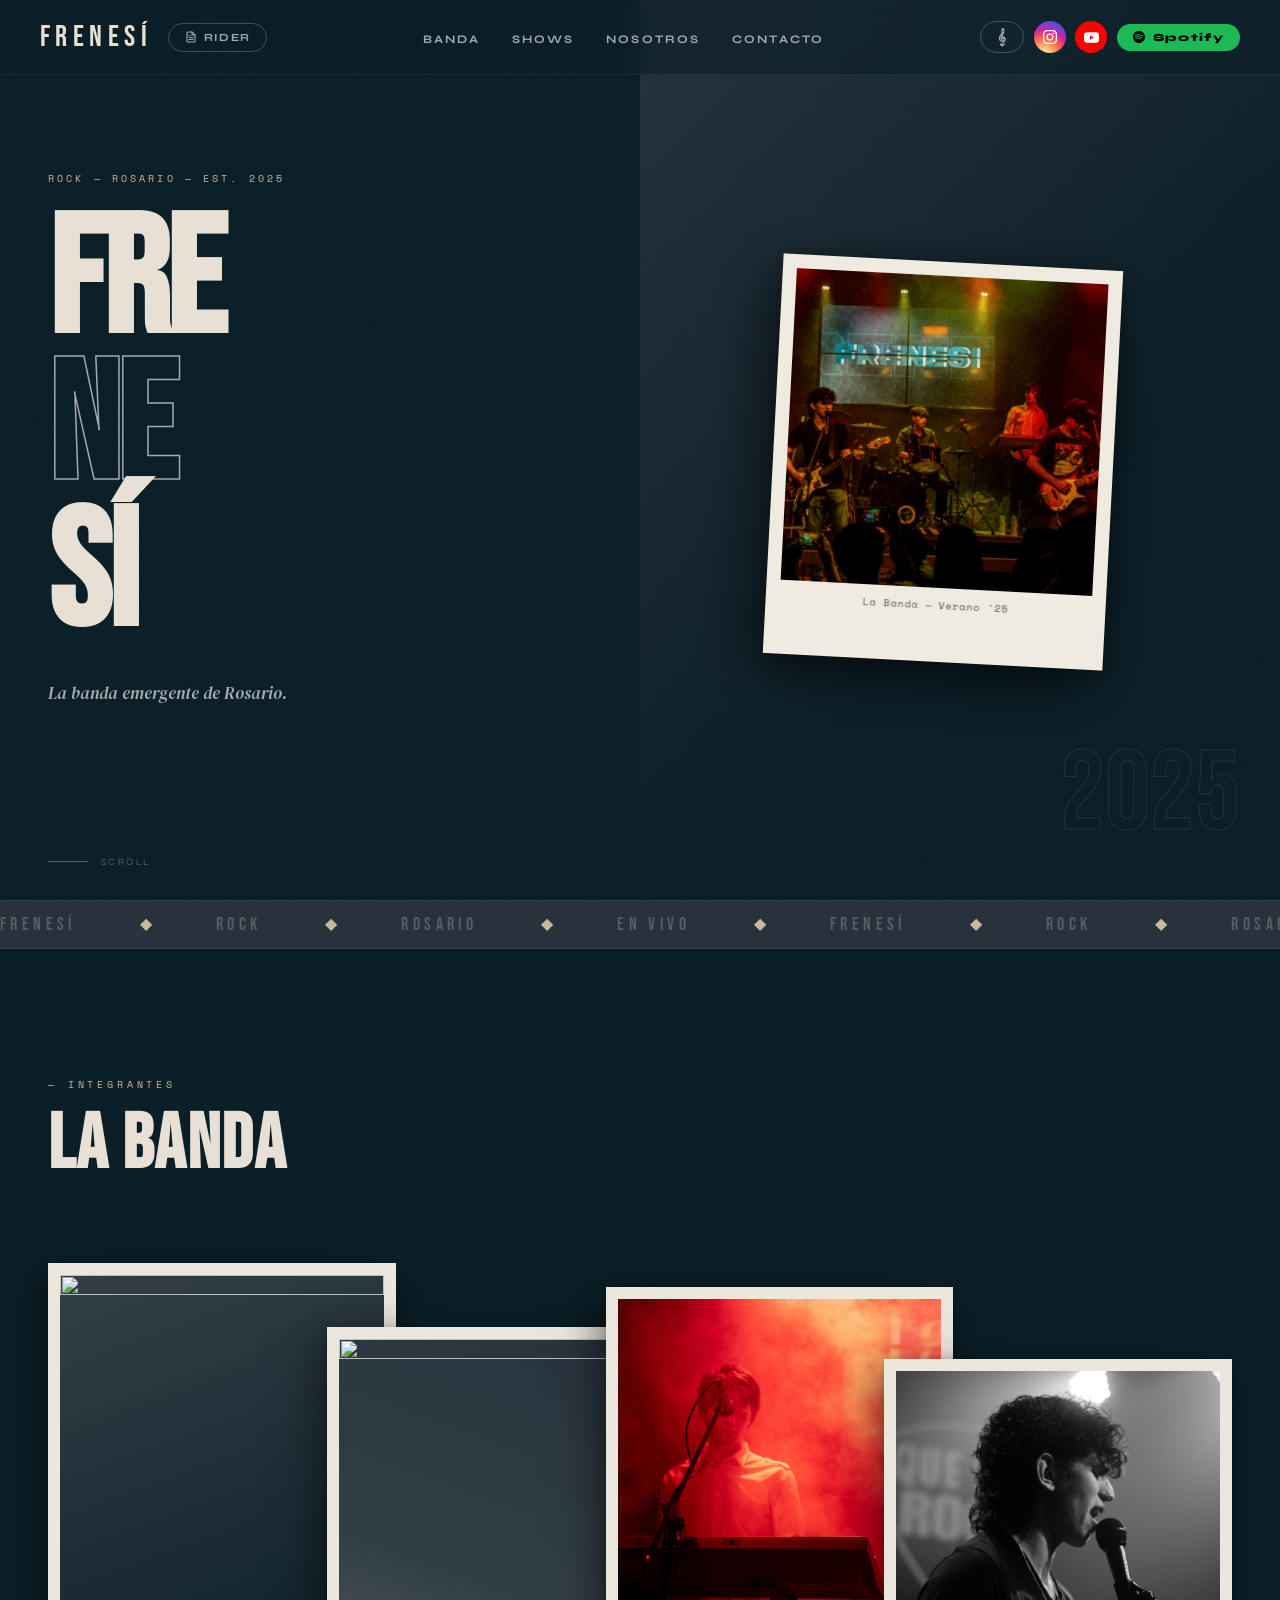
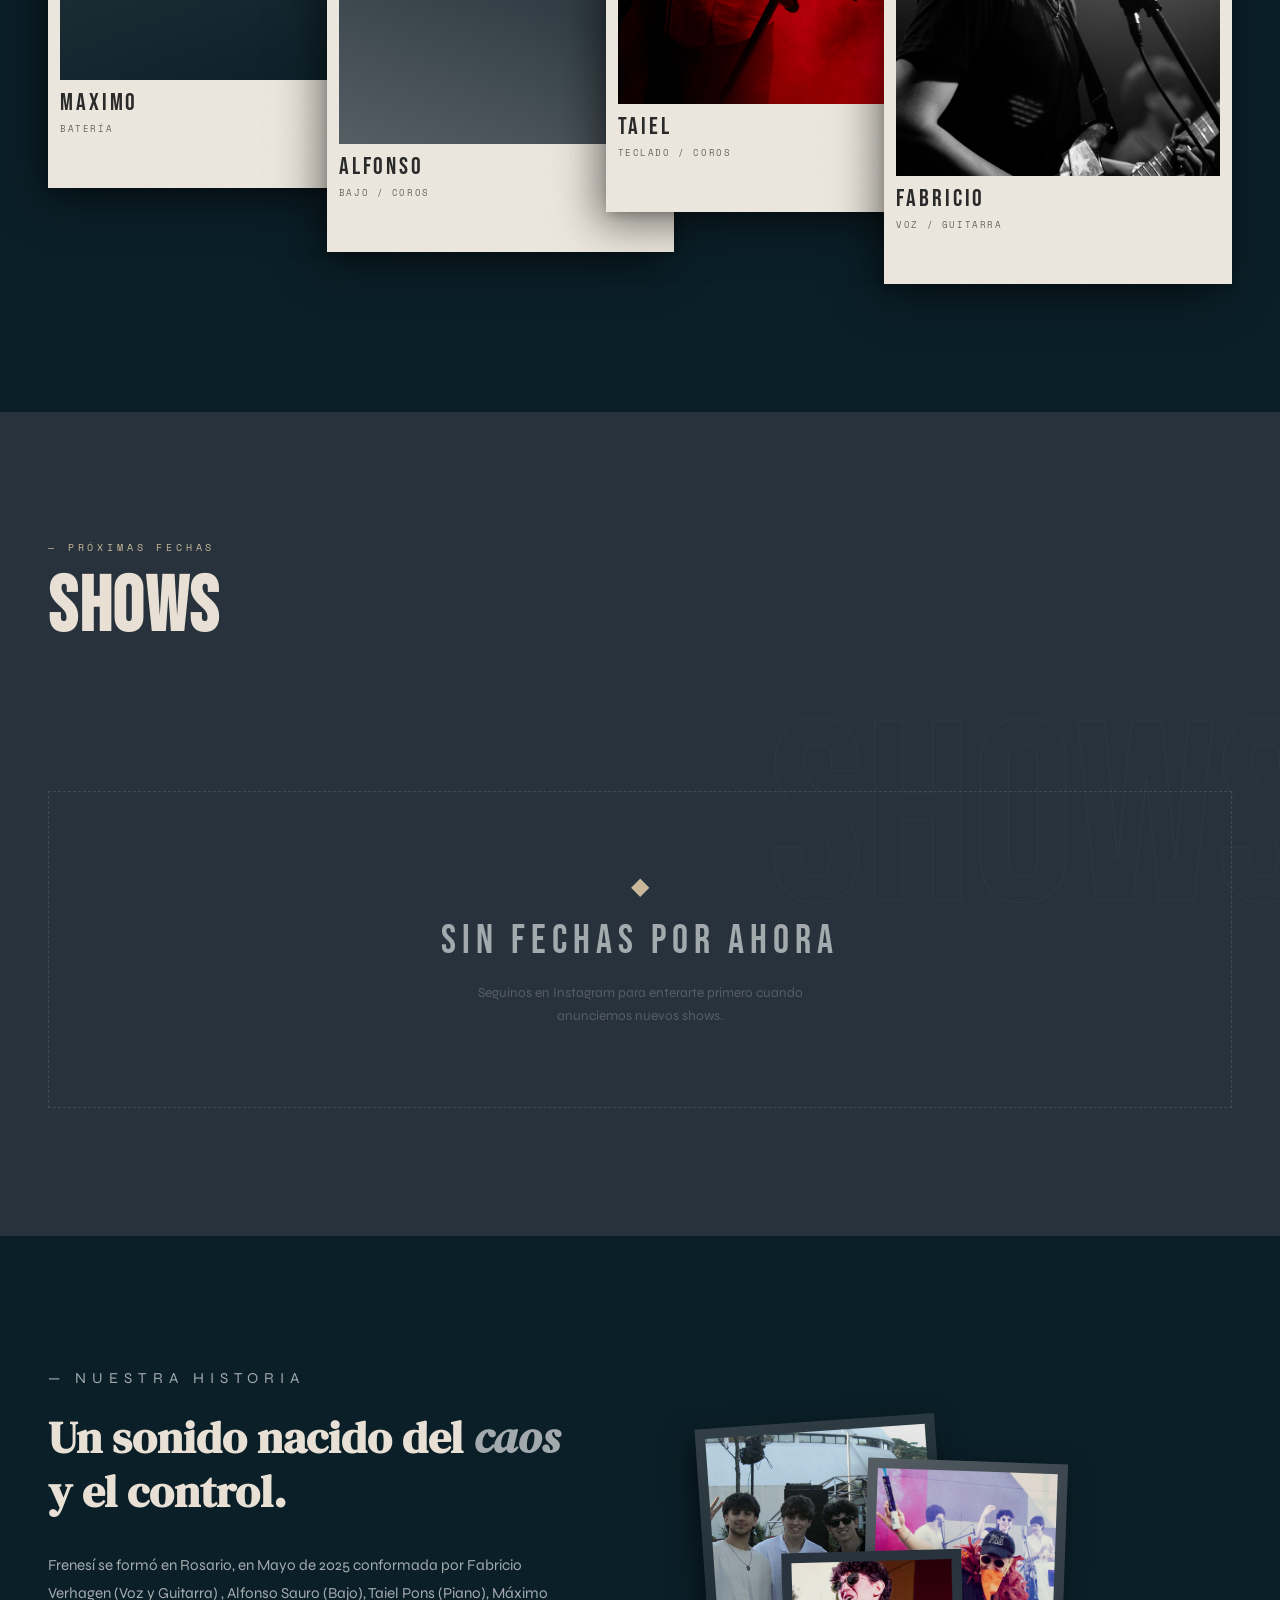
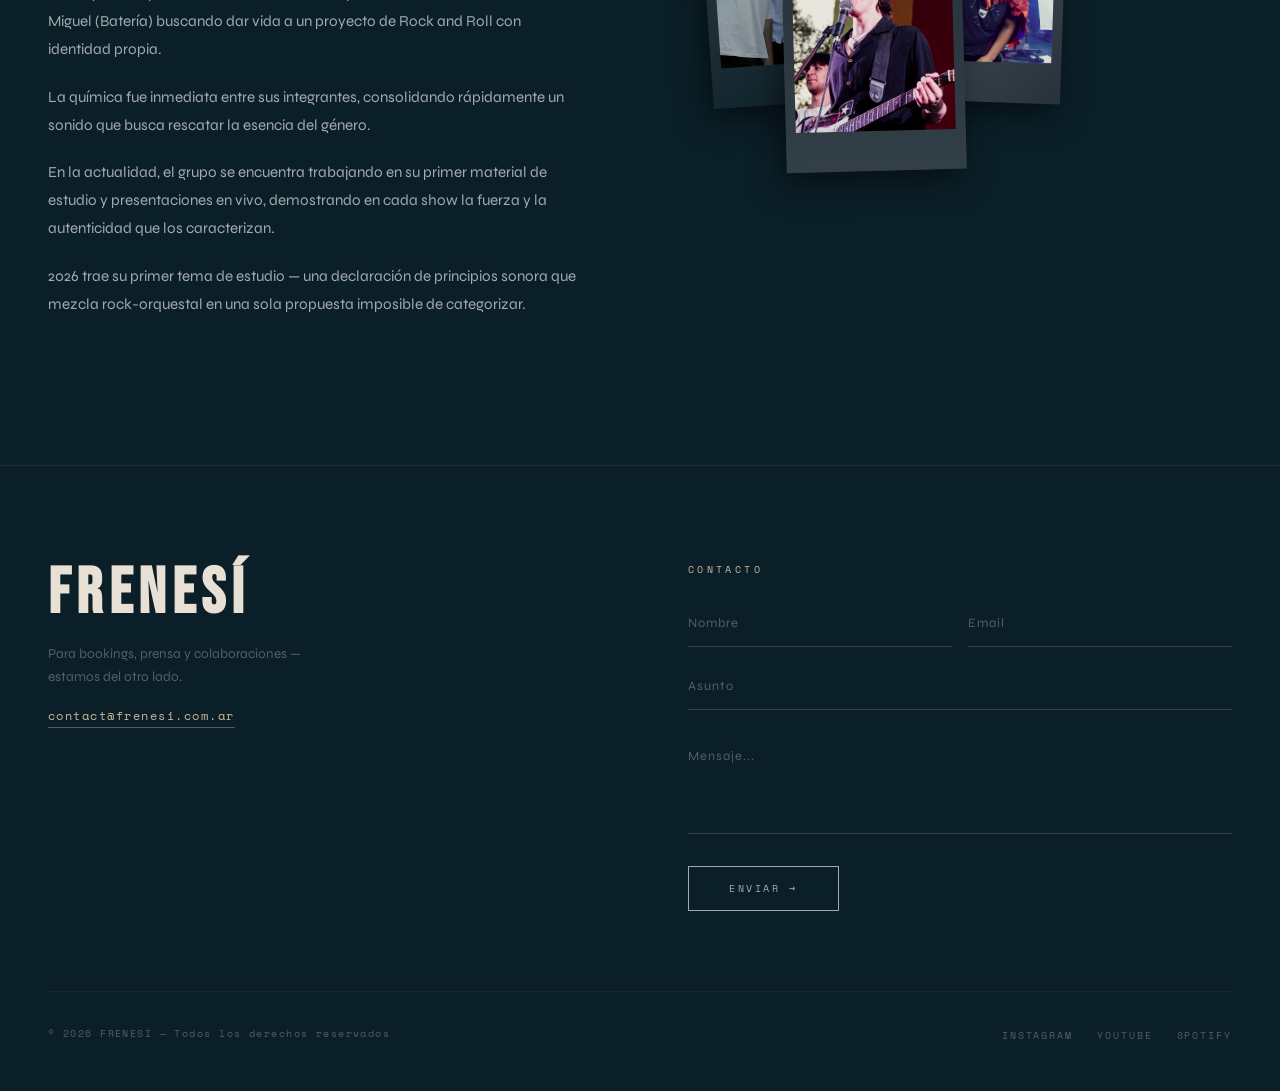
==== commit d6d8e660: "." ====
--- a/index.html
+++ b/index.html
@@ -1565,7 +1565,6 @@
     <div class="nav-social-btns">
       <a href="https://metro.frenesi.com.ar" class="nav-rider nav-metro" aria-label="Metrónomo y afinador">
         <span class="metro-symbol" aria-hidden="true">𝄞</span>
-        Metro
       </a>
       <a href="https://www.instagram.com/frenesirock/" target="_blank" class="nav-instagram" aria-label="Instagram">
         <svg width="14" height="14" viewBox="0 0 24 24" fill="currentColor">
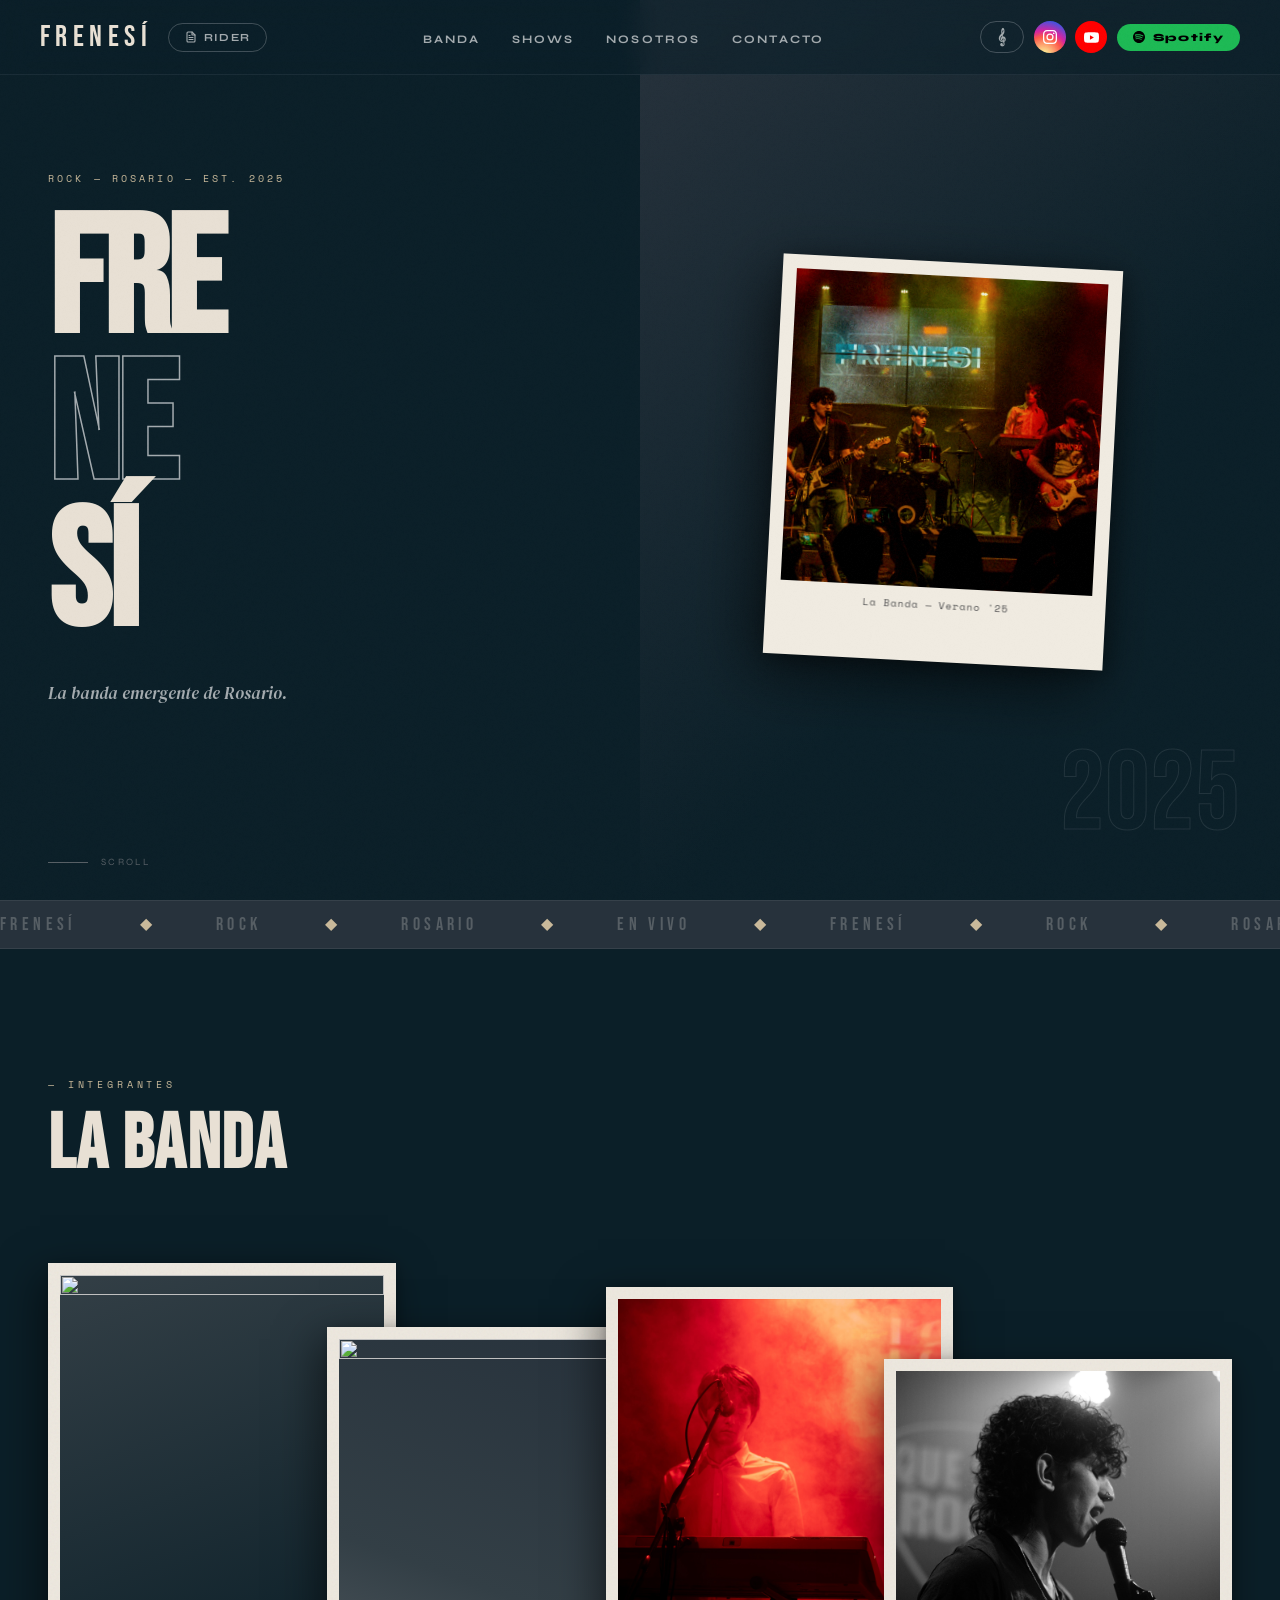
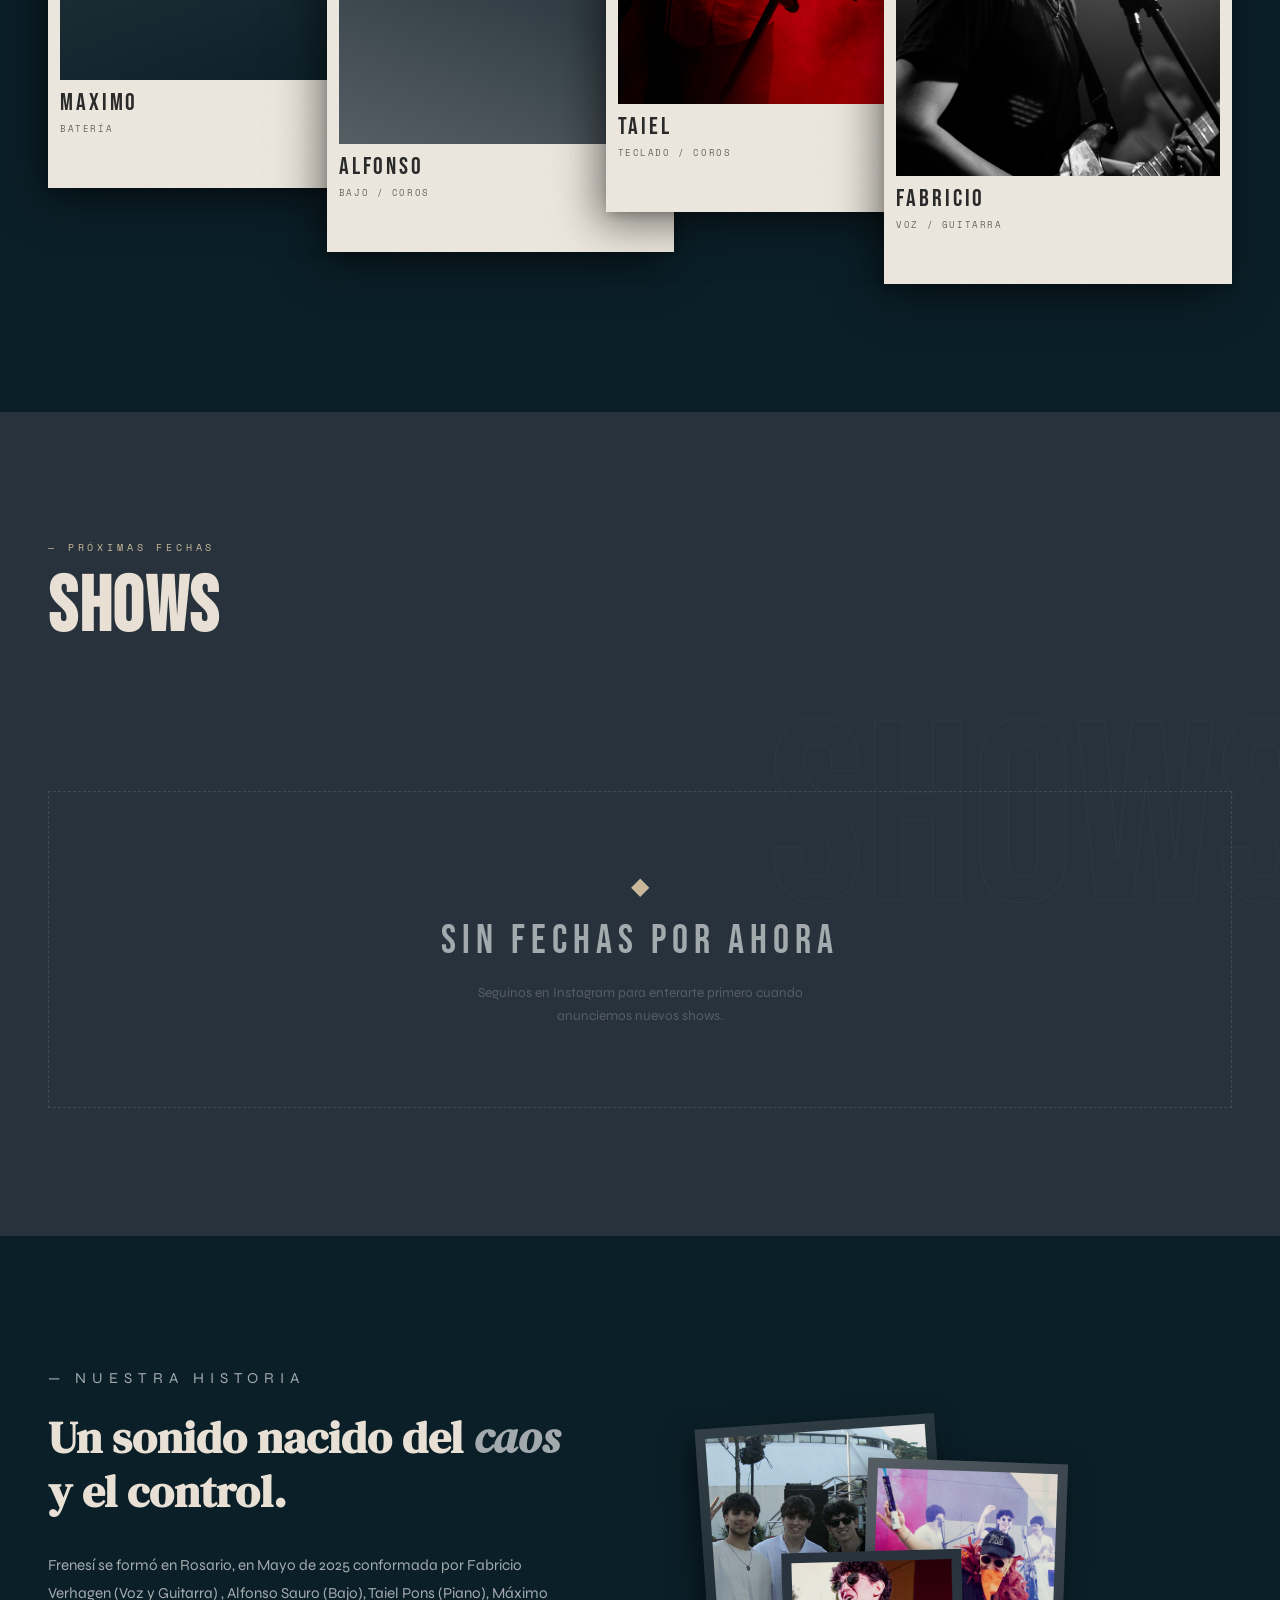
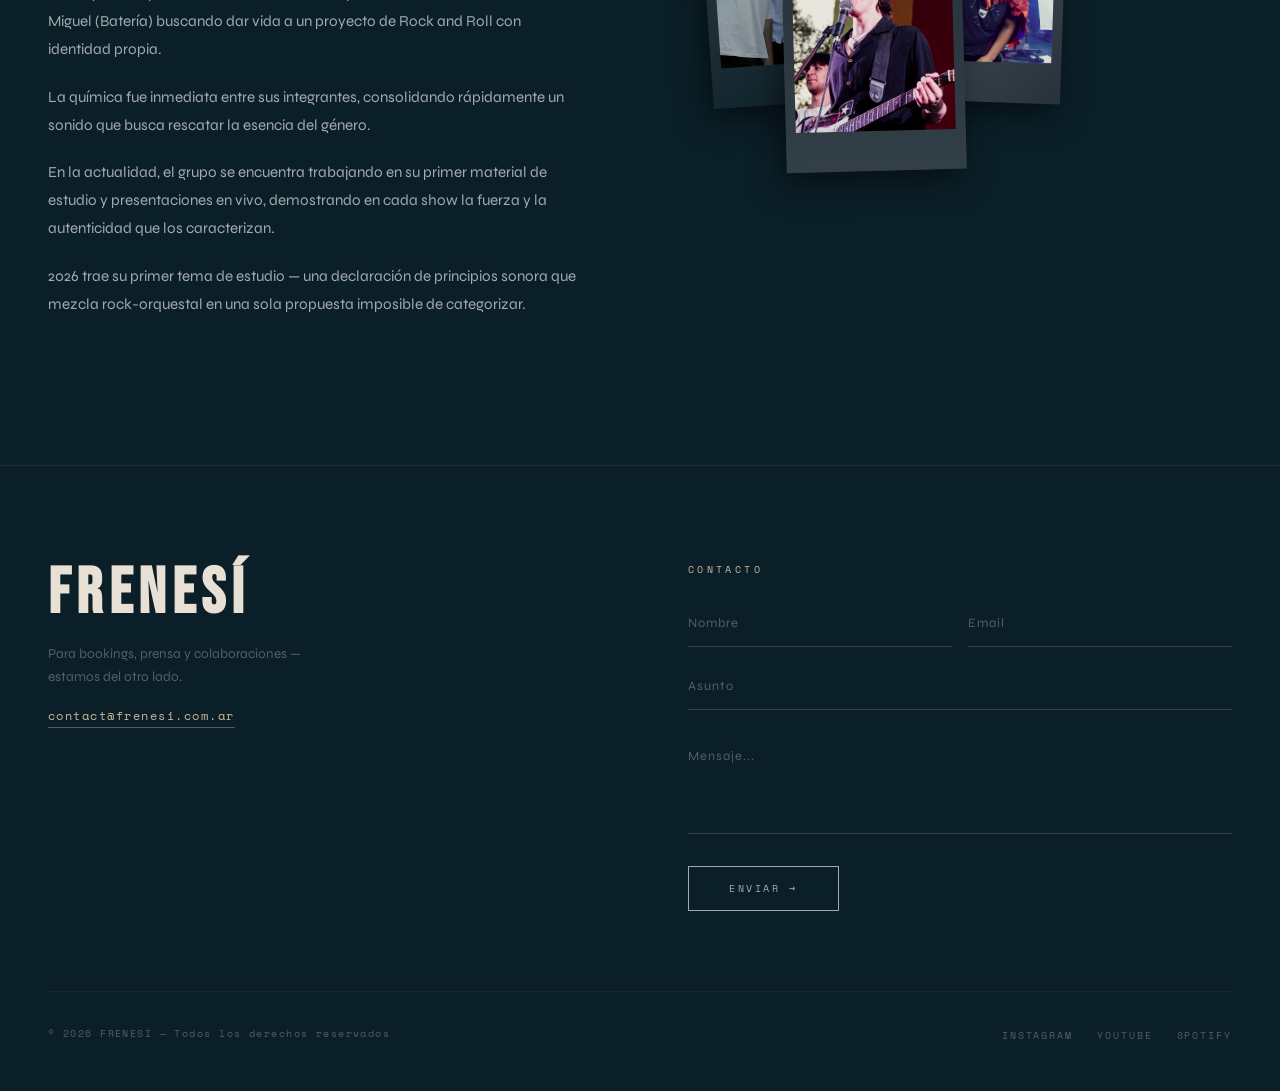
==== commit 812cc906: "." ====
--- a/index.html
+++ b/index.html
@@ -1559,7 +1559,6 @@
     <div class="nav-metro-mobile-item">
       <a href="https://metro.frenesi.com.ar" class="nav-rider nav-rider-mobile nav-metro nav-metro-mobile" aria-label="Metrónomo y afinador">
         <span class="metro-symbol" aria-hidden="true">𝄞</span>
-        Metro
       </a>
     </div>
     <div class="nav-social-btns">
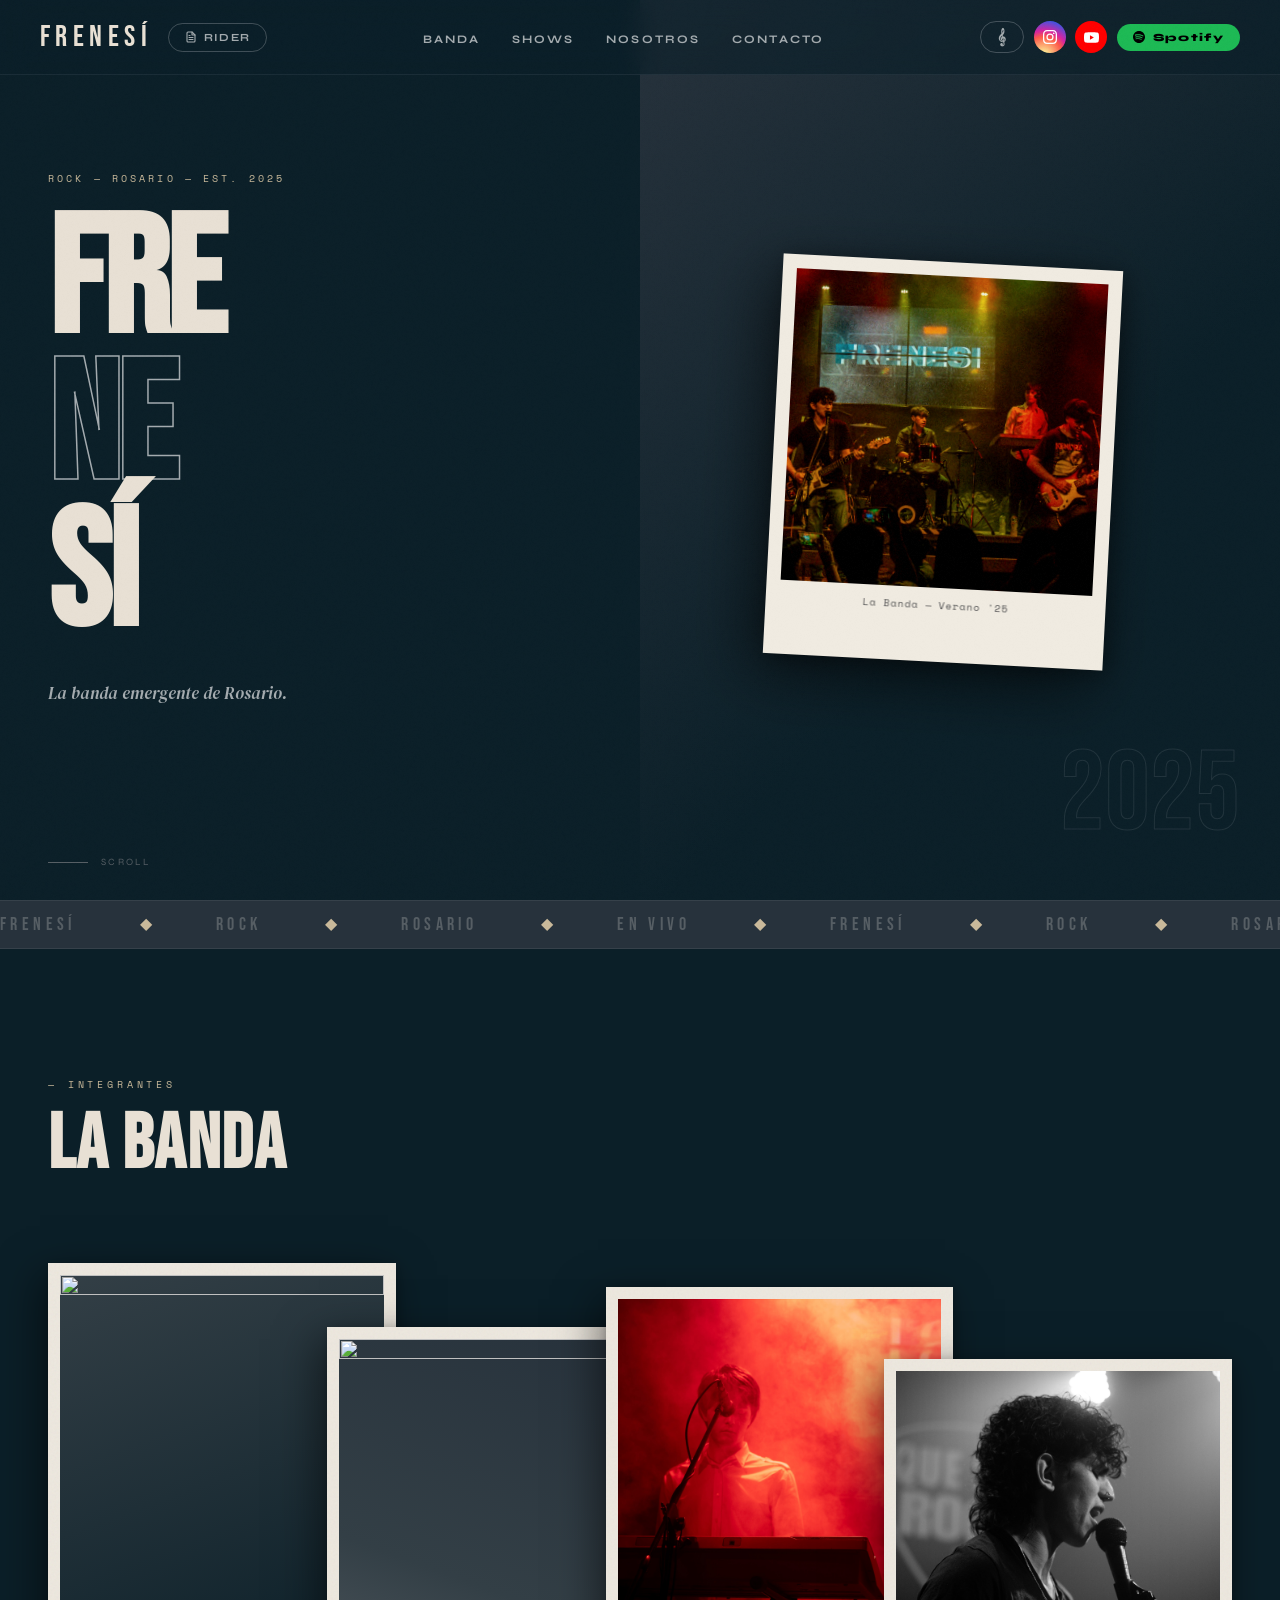
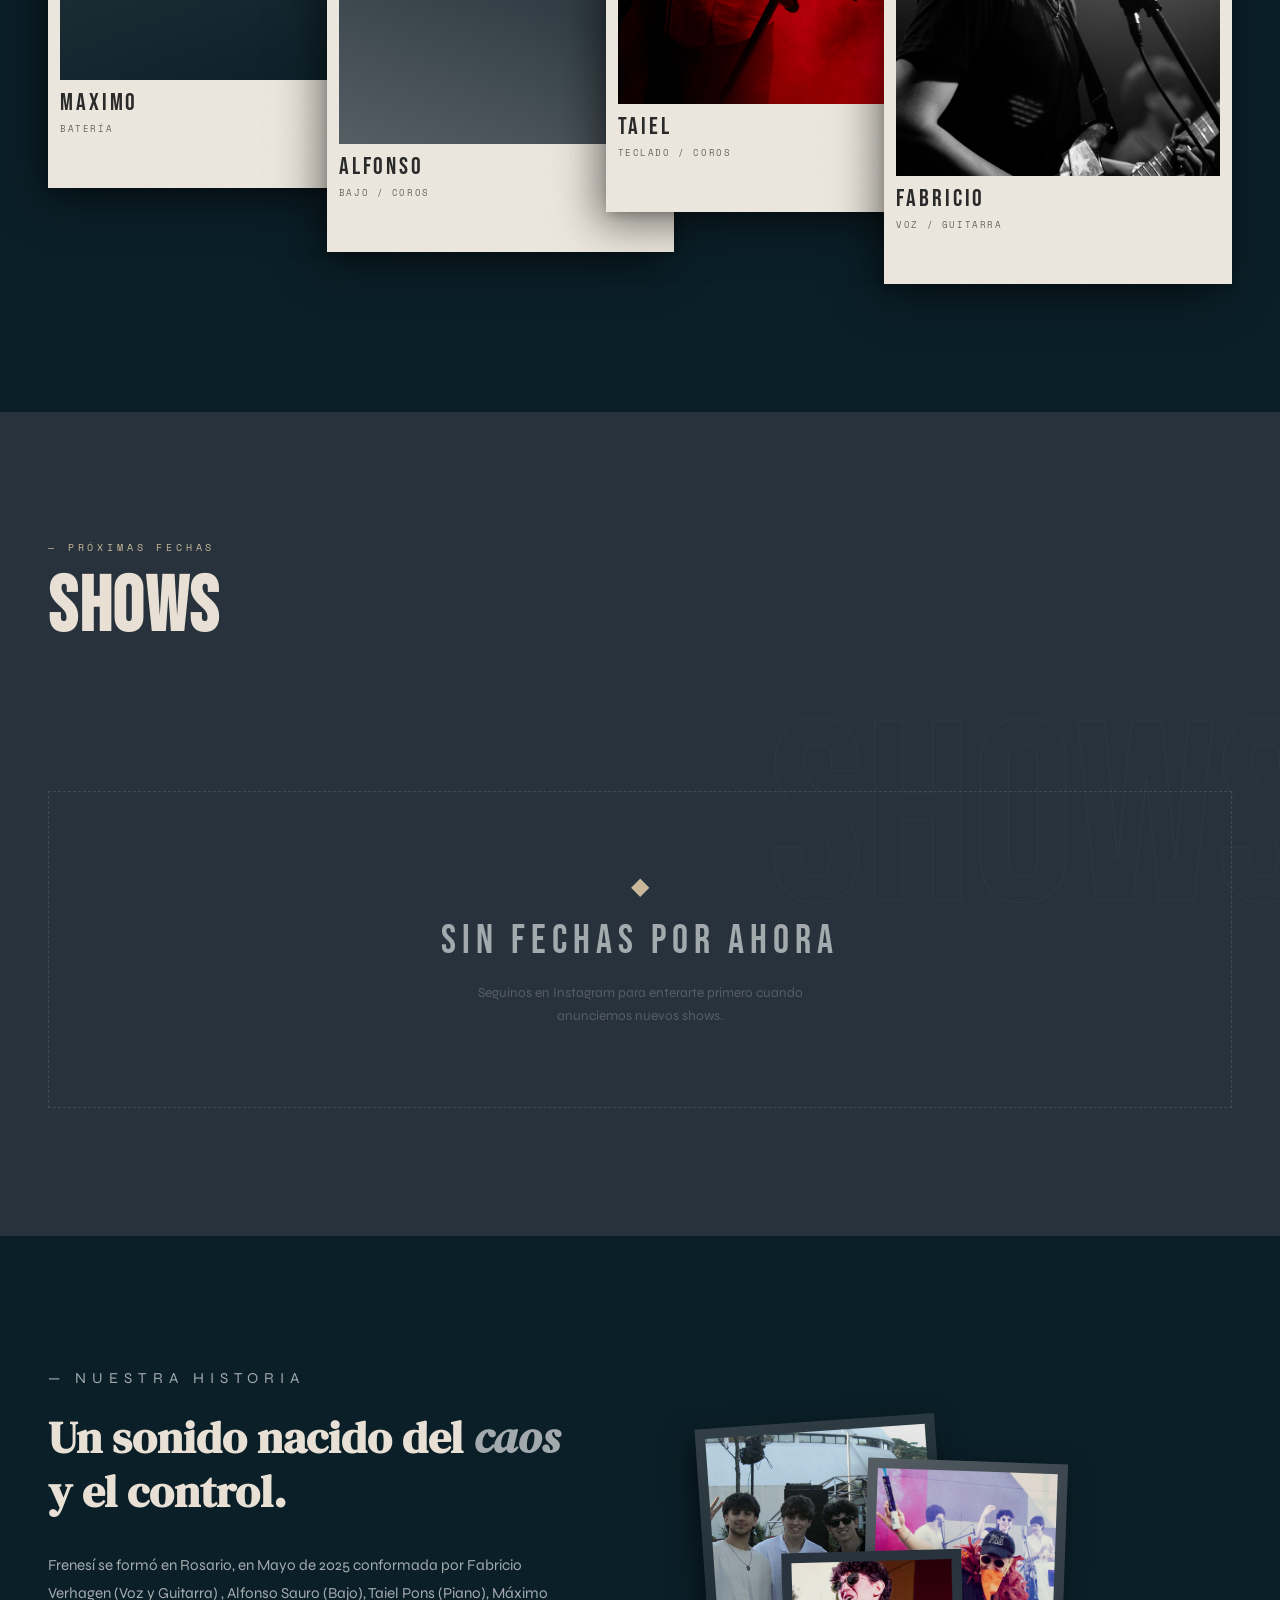
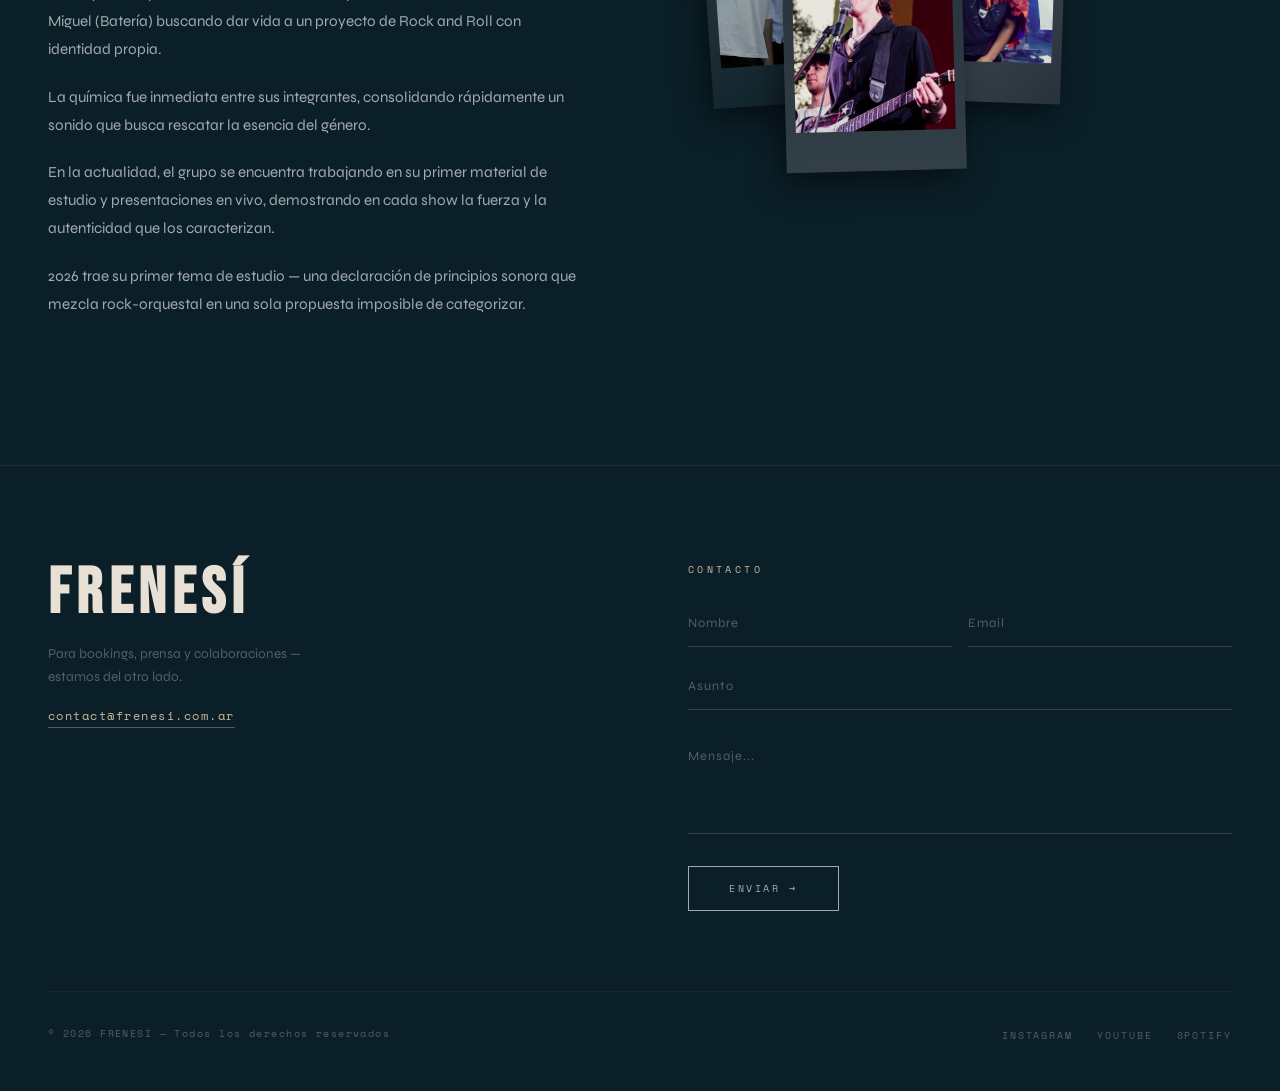
==== commit 5144b9b3: "." ====
--- a/index.html
+++ b/index.html
@@ -1182,16 +1182,12 @@
 
       .nav-metro-mobile-item {
         display: block;
-        position: fixed;
-        top: 1.5rem;
-        right: -100%;
-        padding: 0;
-        z-index: 1001;
-        transition: right 0.4s cubic-bezier(0.77, 0, 0.175, 1);
-      }
-
-      .nav-metro-mobile-item.open {
-        right: calc(min(75vw, 320px) - 3rem);
+        width: 100%;
+        margin-bottom: 0.75rem;
+      }
+
+      .nav-metro-mobile {
+        justify-content: flex-start;
       }
 
       .nav-links {
@@ -1538,6 +1534,12 @@
       </a>
     </div>
     <ul class="nav-links">
+      <li class="nav-metro-mobile-item">
+        <a href="https://metro.frenesi.com.ar" class="nav-rider nav-rider-mobile nav-metro nav-metro-mobile" aria-label="Metrónomo y afinador">
+          <span class="metro-symbol" aria-hidden="true">𝄞</span>
+          Metro
+        </a>
+      </li>
       <li><a href="#members">Banda</a></li>
       <li><a href="#shows">Shows</a></li>
       <li><a href="#about">Nosotros</a></li>
@@ -1556,11 +1558,6 @@
         </a>
       </li>
     </ul>
-    <div class="nav-metro-mobile-item">
-      <a href="https://metro.frenesi.com.ar" class="nav-rider nav-rider-mobile nav-metro nav-metro-mobile" aria-label="Metrónomo y afinador">
-        <span class="metro-symbol" aria-hidden="true">𝄞</span>
-      </a>
-    </div>
     <div class="nav-social-btns">
       <a href="https://metro.frenesi.com.ar" class="nav-rider nav-metro" aria-label="Metrónomo y afinador">
         <span class="metro-symbol" aria-hidden="true">𝄞</span>
@@ -1586,7 +1583,7 @@
       </a>
     </div>
     <button class="nav-toggle" aria-label="Menu"
-      onclick="this.classList.toggle('open'); document.querySelector('.nav-links').classList.toggle('open'); document.querySelector('.nav-metro-mobile-item').classList.toggle('open')">
+      onclick="this.classList.toggle('open'); document.querySelector('.nav-links').classList.toggle('open')">
       <span></span><span></span><span></span>
     </button>
   </nav>
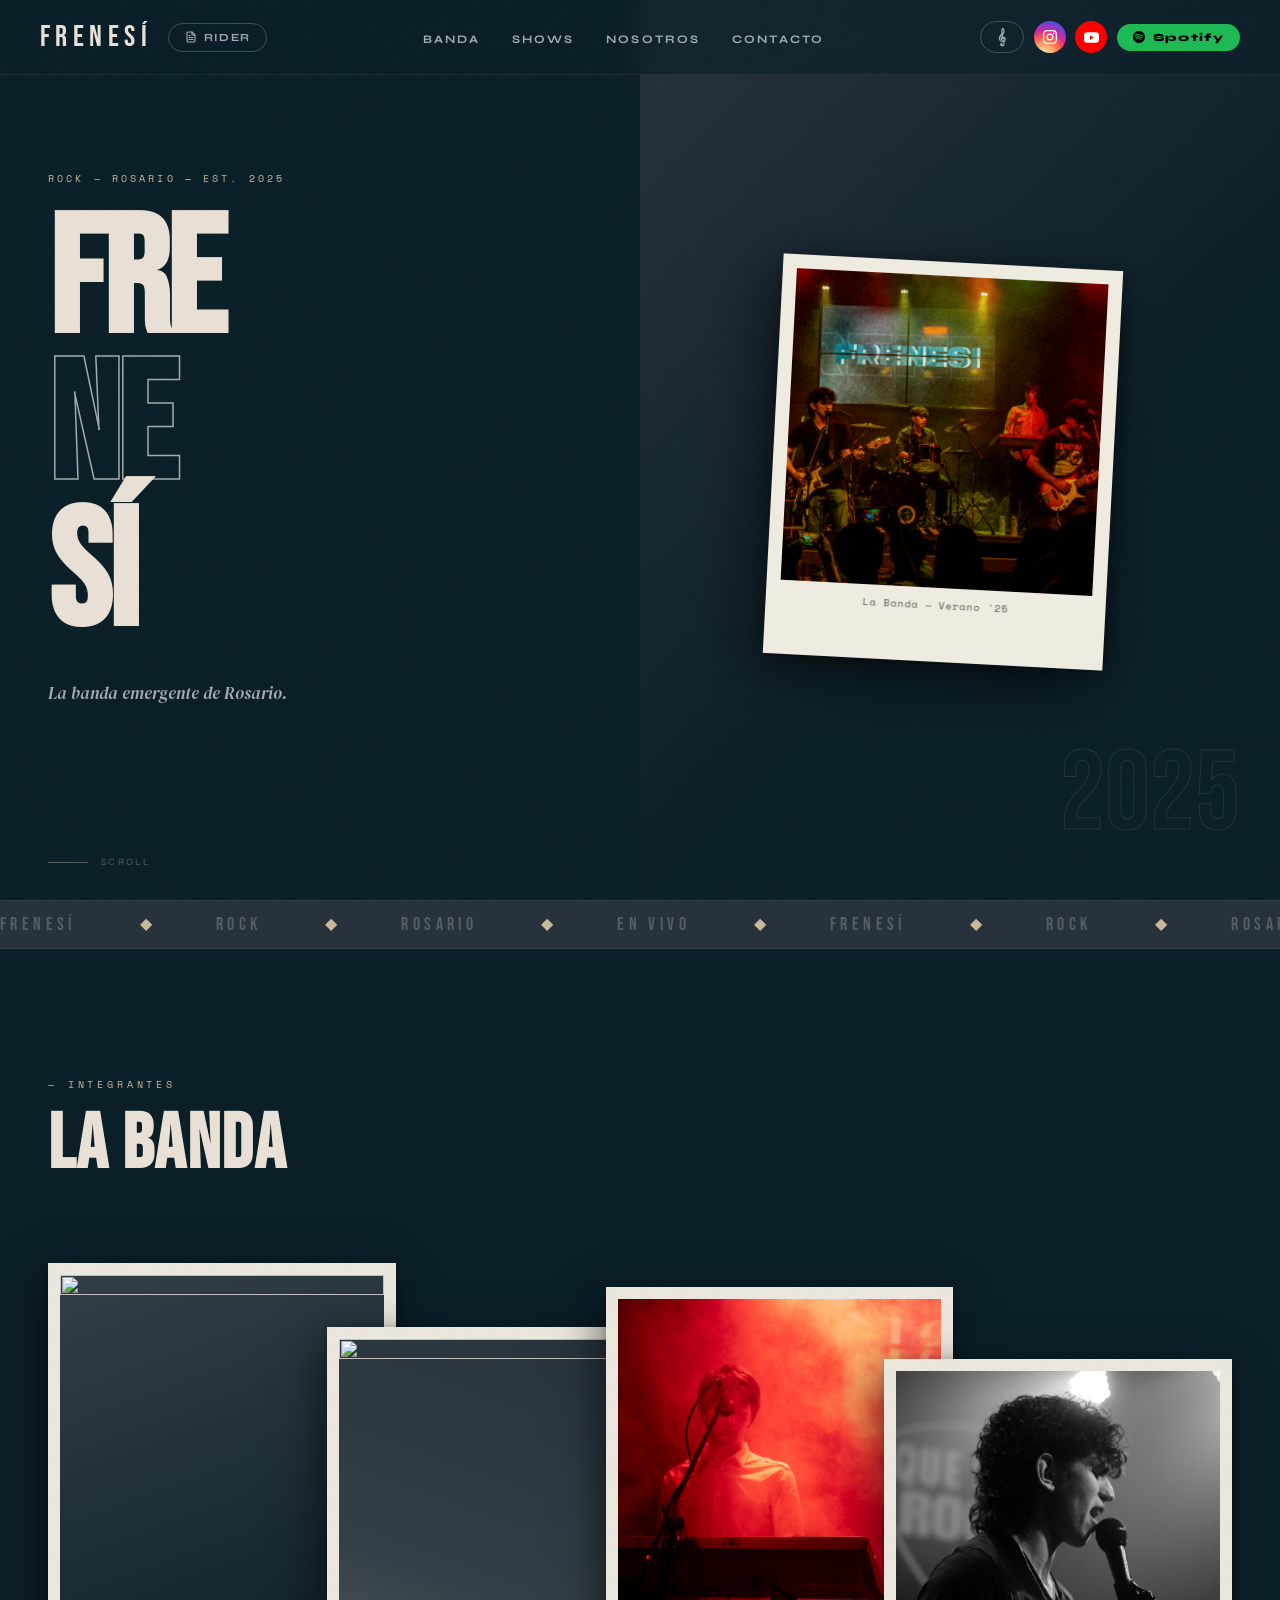
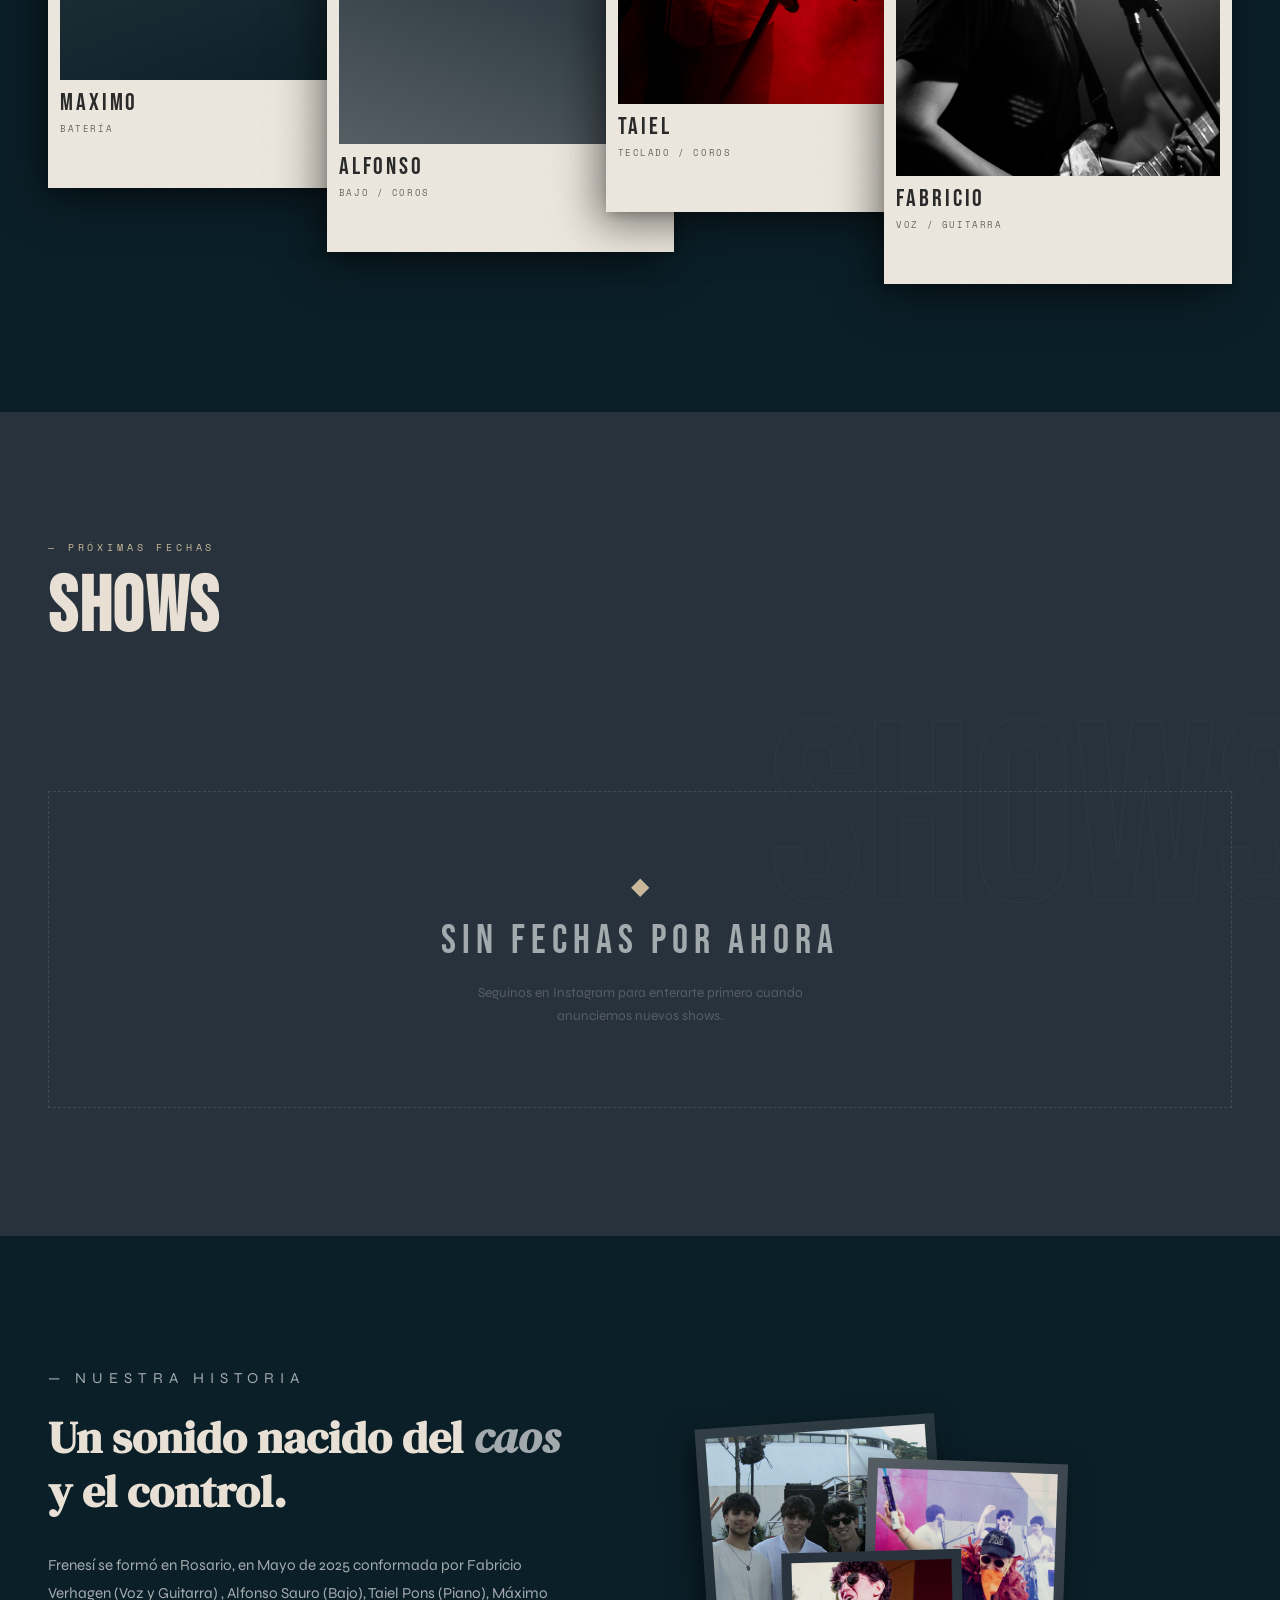
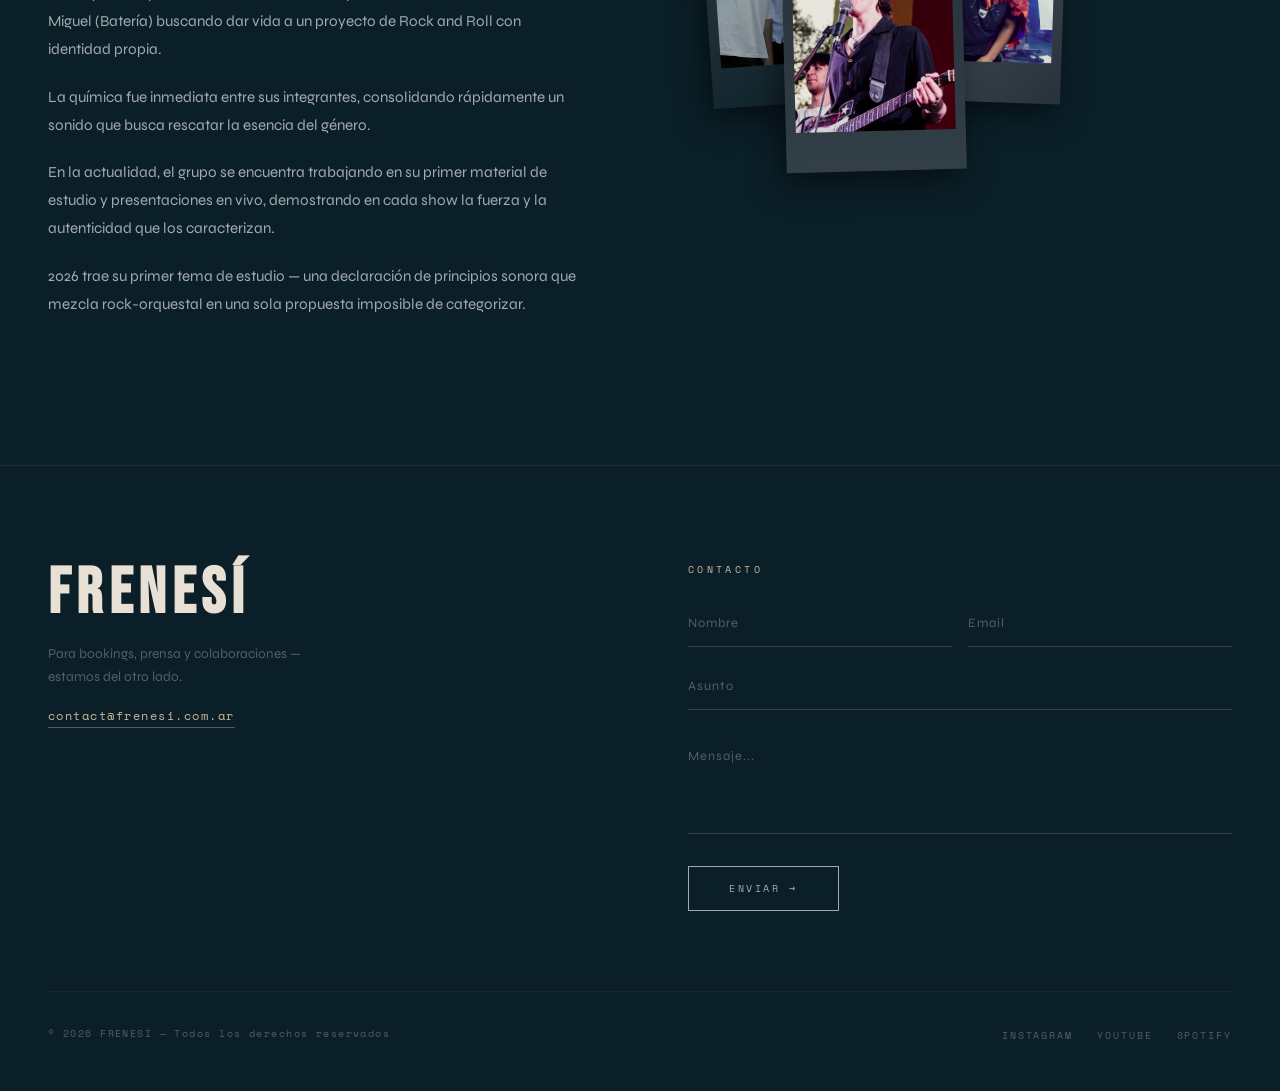
==== commit 62e74057: "Added upcoming event" ====
--- a/index.html
+++ b/index.html
@@ -1735,6 +1735,18 @@
       </div>
       -->
 
+      <div class="show-item reveal">
+        <div class="show-date">04<span>ABR 2026</span></div>
+        <div class="show-venue-wrap">
+          <div class="show-venue">Jaguar Haüs</div>
+          <a href="https://maps.app.goo.gl/UzPaU7J4JSBtWaKS6" target="_blank" class="show-city">
+            <svg width="10" height="10" viewBox="0 0 24 24" fill="none" stroke="currentColor" stroke-width="2"><path d="M21 10c0 7-9 13-9 13s-9-6-9-13a9 9 0 0 1 18 0z"/><circle cx="12" cy="10" r="3"/></svg>
+            Rosario, AR
+          </a>
+        </div>
+        <a href="https://www.instagram.com/frenesirock" class="show-ticket">Pedir Entradas →</a>
+      </div>
+
     </div>
   </section>
 
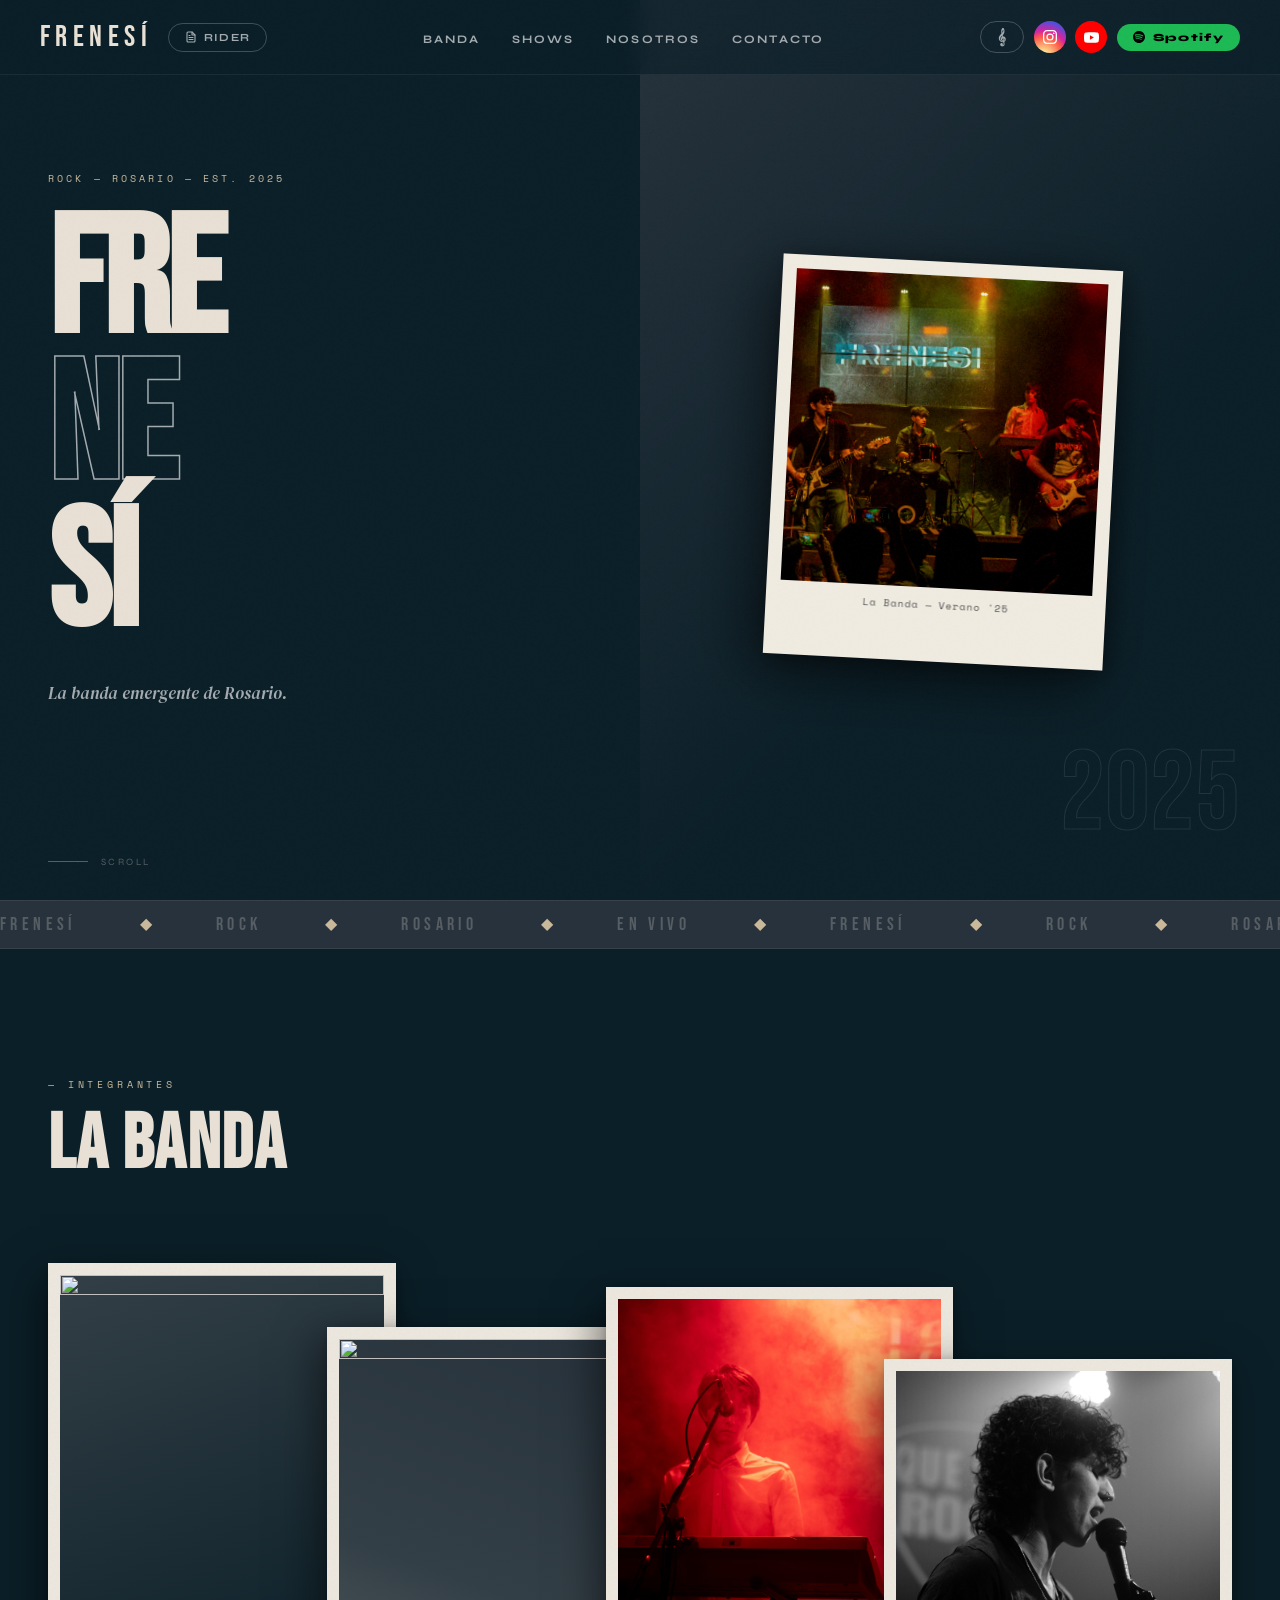
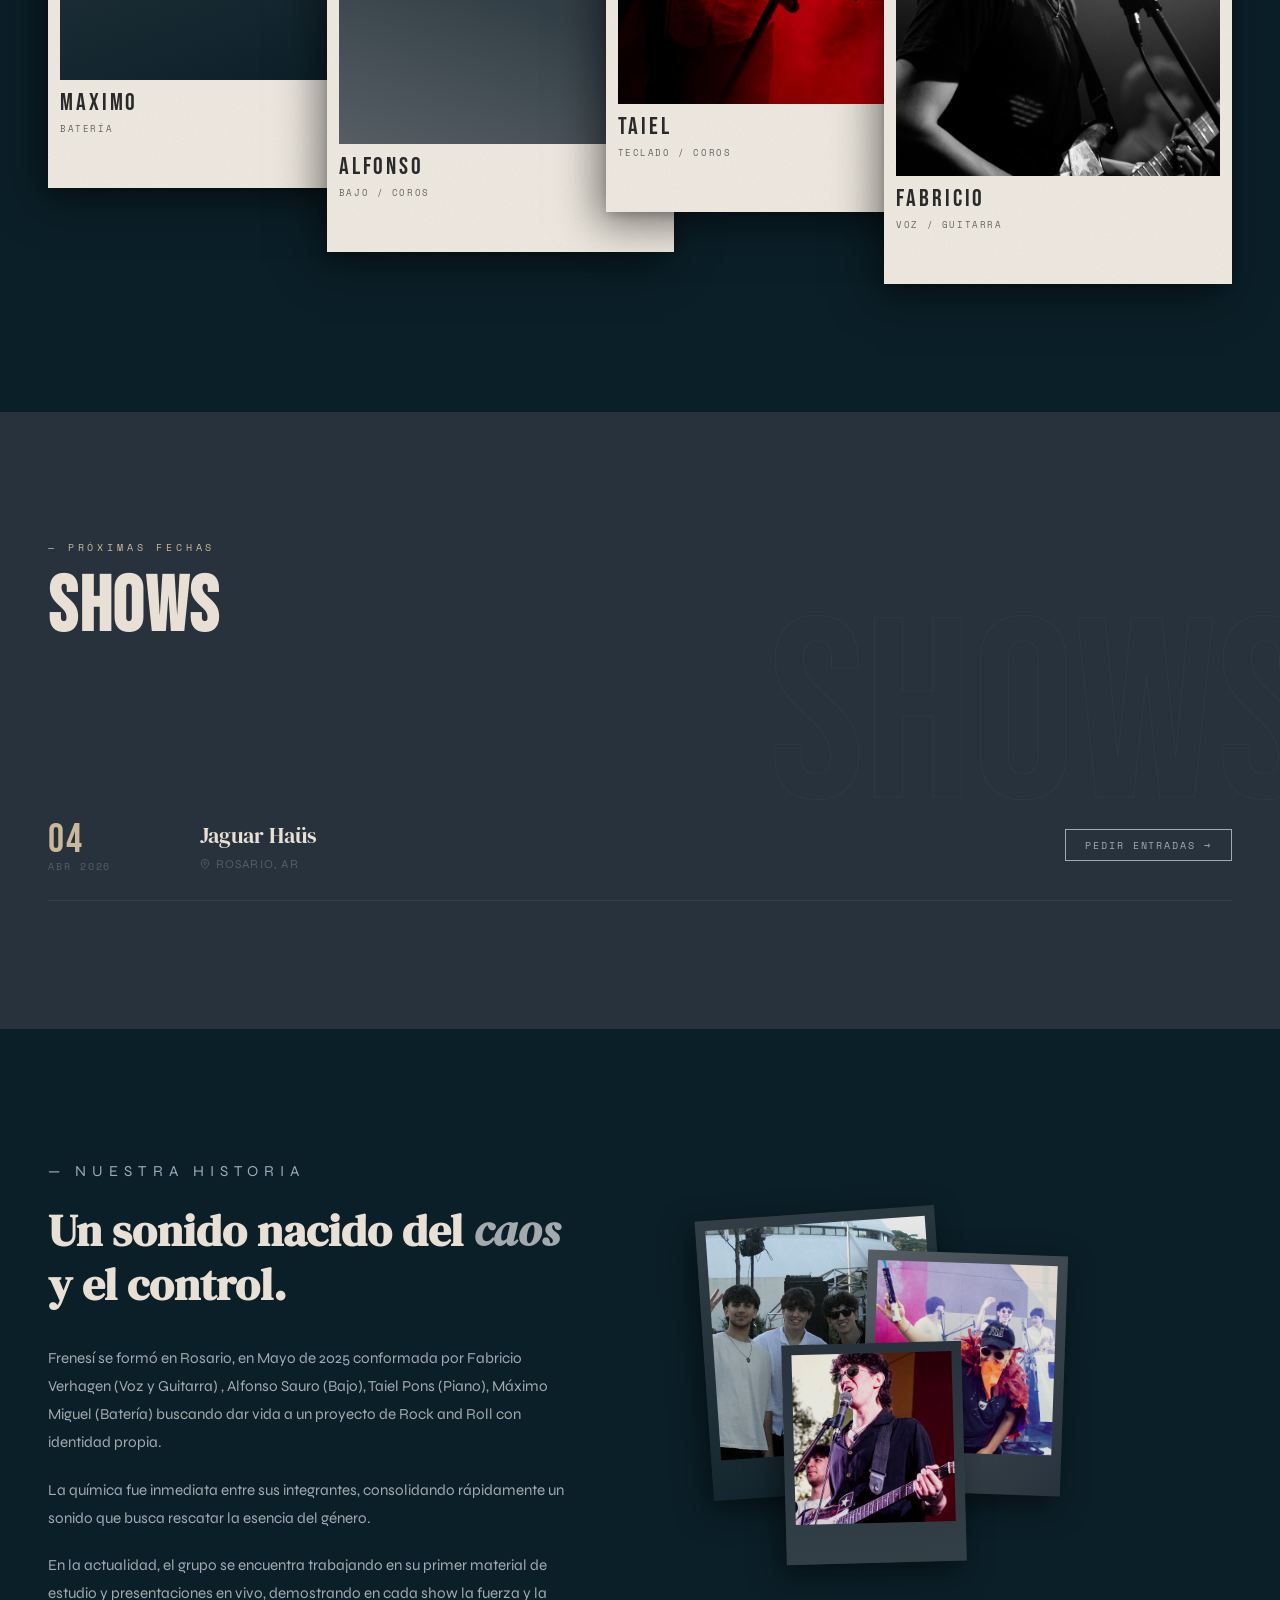
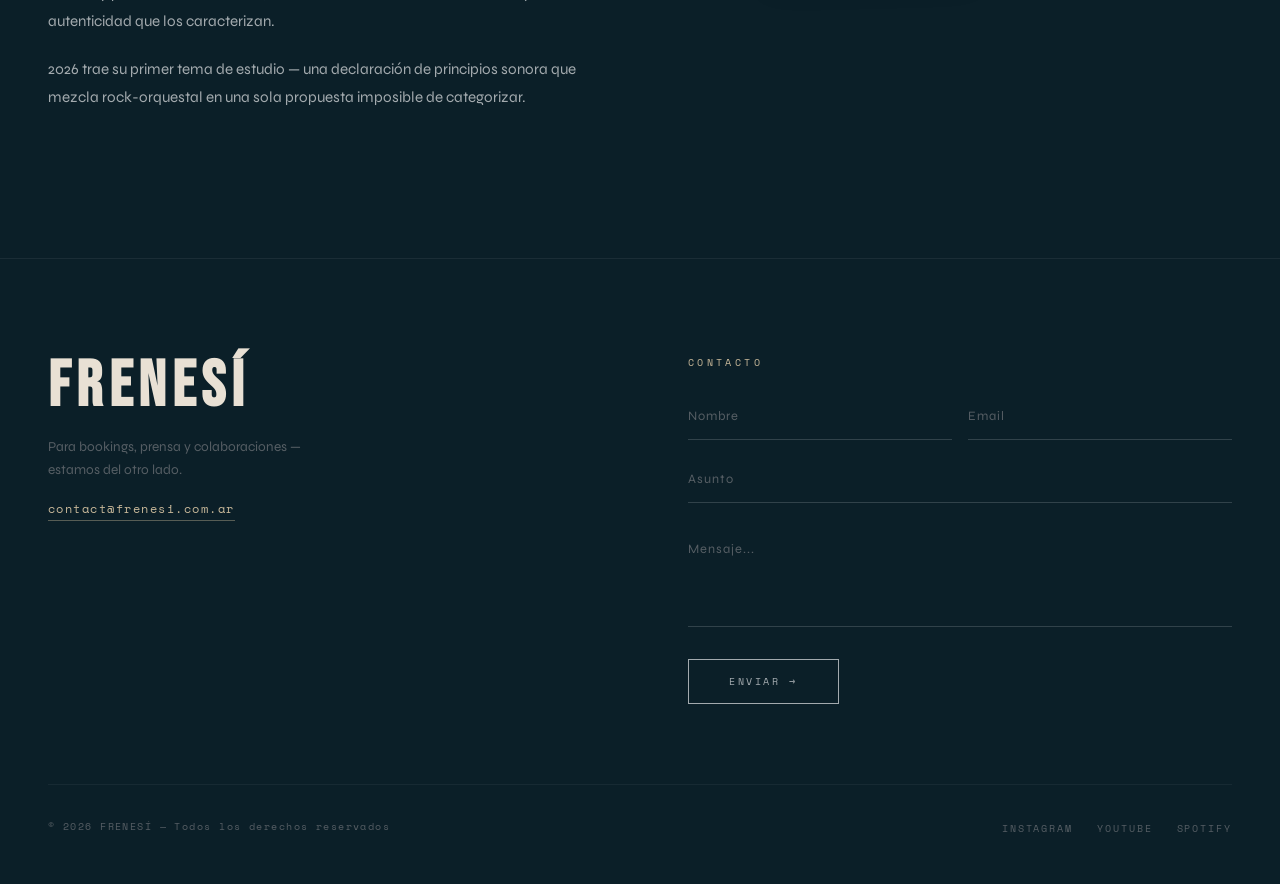
==== commit b17f1d99: "Updated NO_SHOWS to false" ====
--- a/index.html
+++ b/index.html
@@ -1895,7 +1895,7 @@
     });
 
     /* ---- NO SHOWS FLAG ---- */
-    const NO_SHOWS = true; // ← cambiá a true cuando no haya fechas
+    const NO_SHOWS = false; // ← cambiá a true cuando no haya fechas
     if (NO_SHOWS) {
       document.getElementById('shows-list').innerHTML = `
       <div class="no-shows">
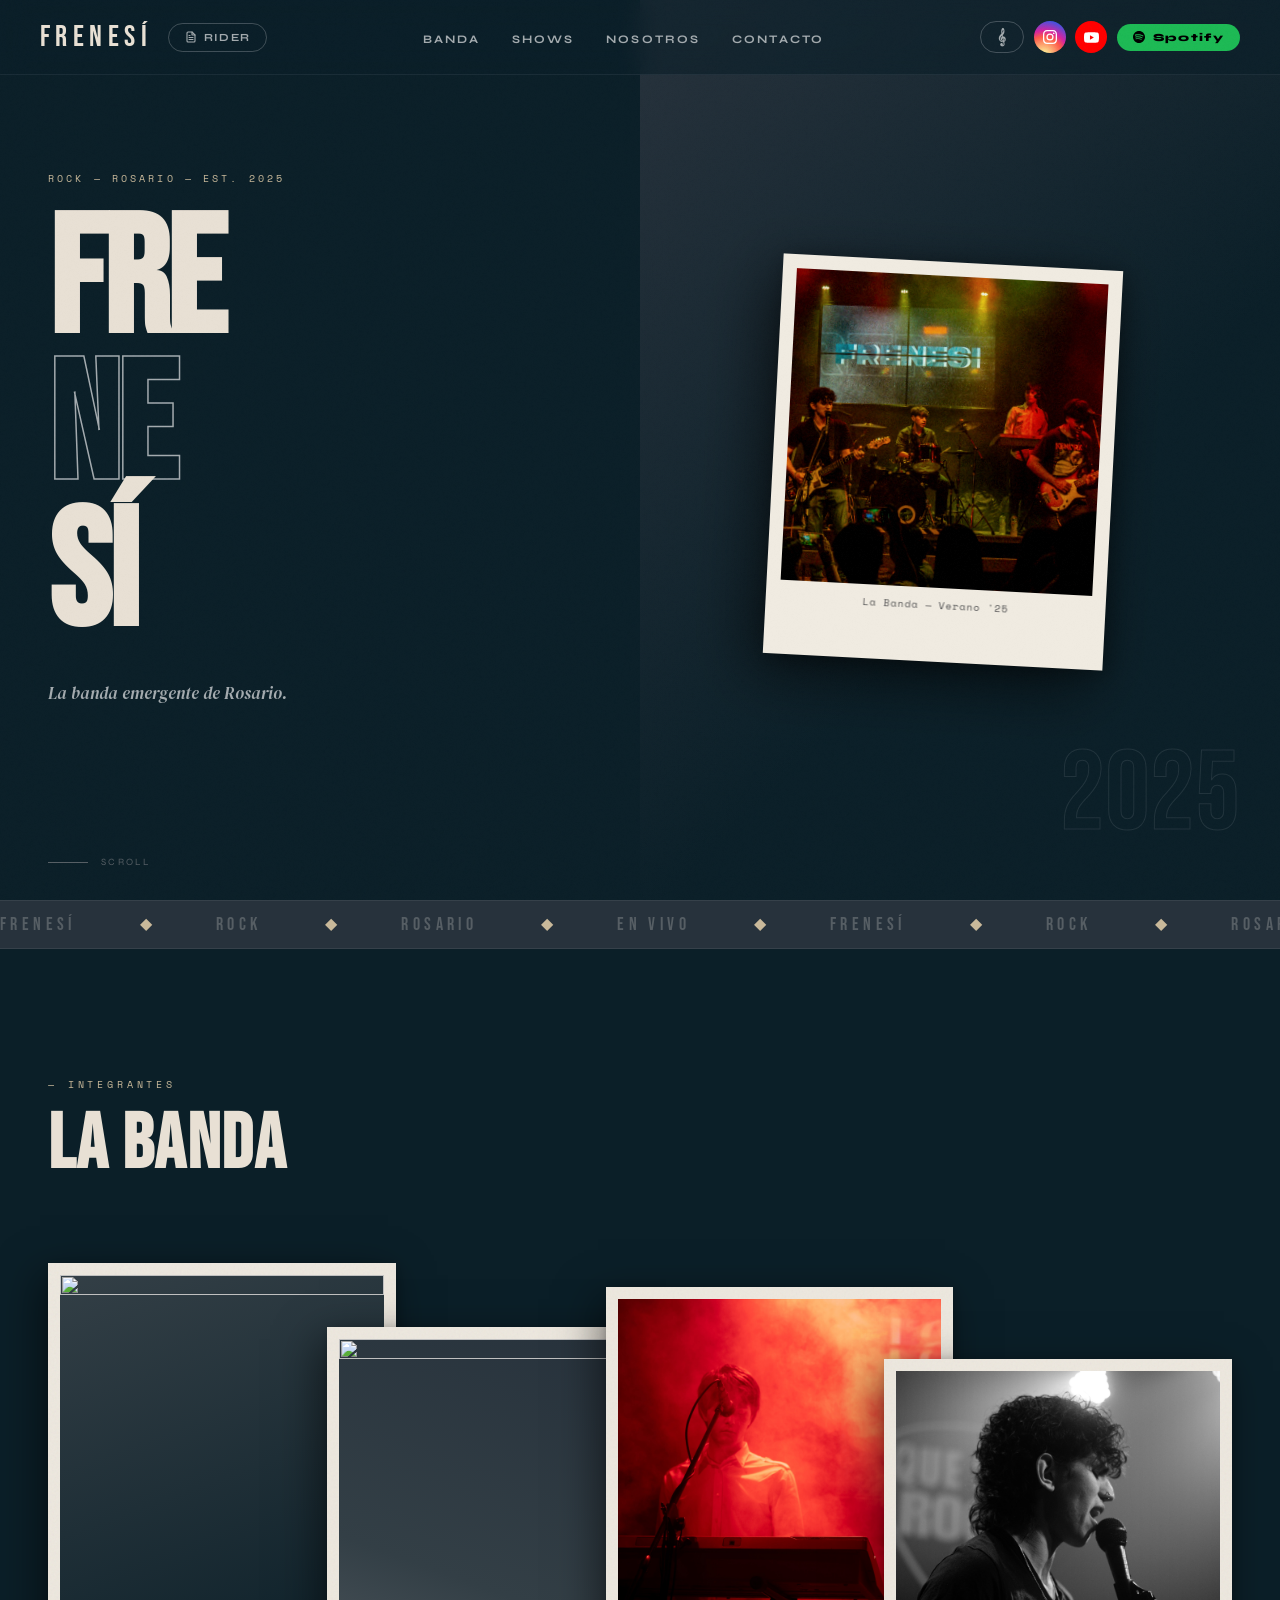
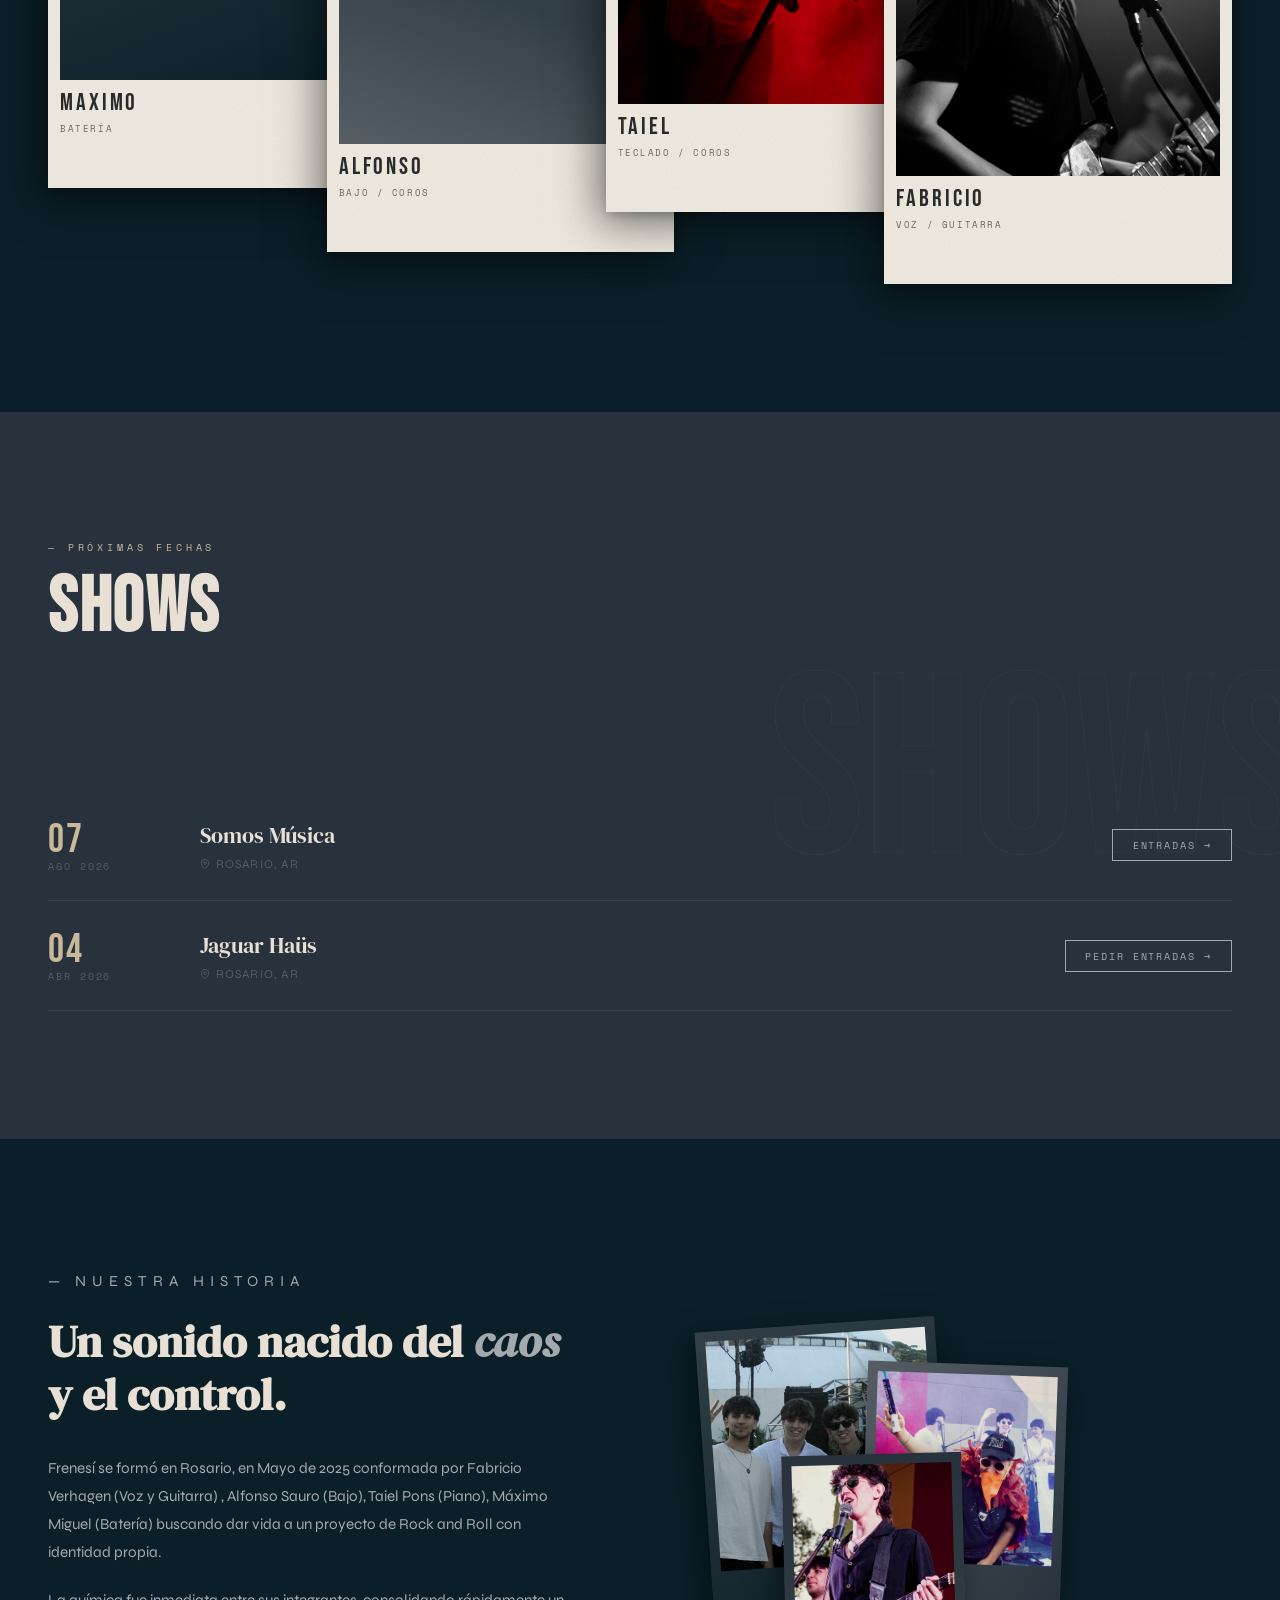
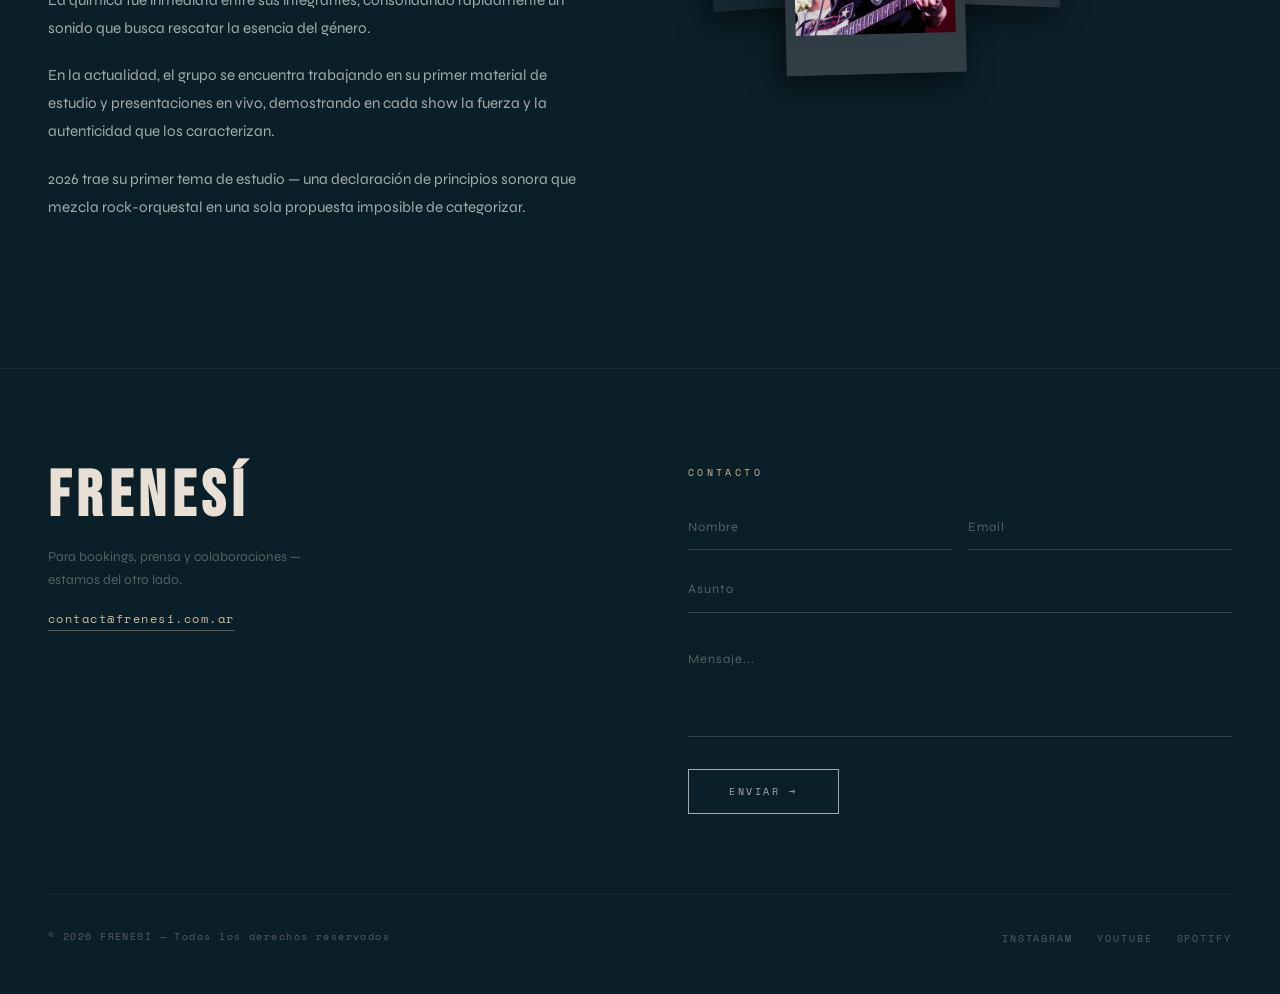
==== commit 038565fb: "Updated shows" ====
--- a/index.html
+++ b/index.html
@@ -1734,6 +1734,17 @@
         <a href="#" class="show-ticket">Entradas →</a>
       </div>
       -->
+      <div class="show-item reveal reveal-delay-1">
+        <div class="show-date">07<span>AGO 2026</span></div>
+        <div class="show-venue-wrap">
+          <div class="show-venue">Somos Música</div>
+          <a href="https://maps.app.goo.gl/3W9Eu7Vv4KkbcDVK8" target="_blank" class="show-city">
+            <svg width="10" height="10" viewBox="0 0 24 24" fill="none" stroke="currentColor" stroke-width="2"><path d="M21 10c0 7-9 13-9 13s-9-6-9-13a9 9 0 0 1 18 0z"/><circle cx="12" cy="10" r="3"/></svg>
+            Rosario, AR
+          </a>
+        </div>
+        <a href="https://www.instagram.com/frenesirock/" class="show-ticket">Entradas →</a>
+      </div>
 
       <div class="show-item reveal">
         <div class="show-date">04<span>ABR 2026</span></div>
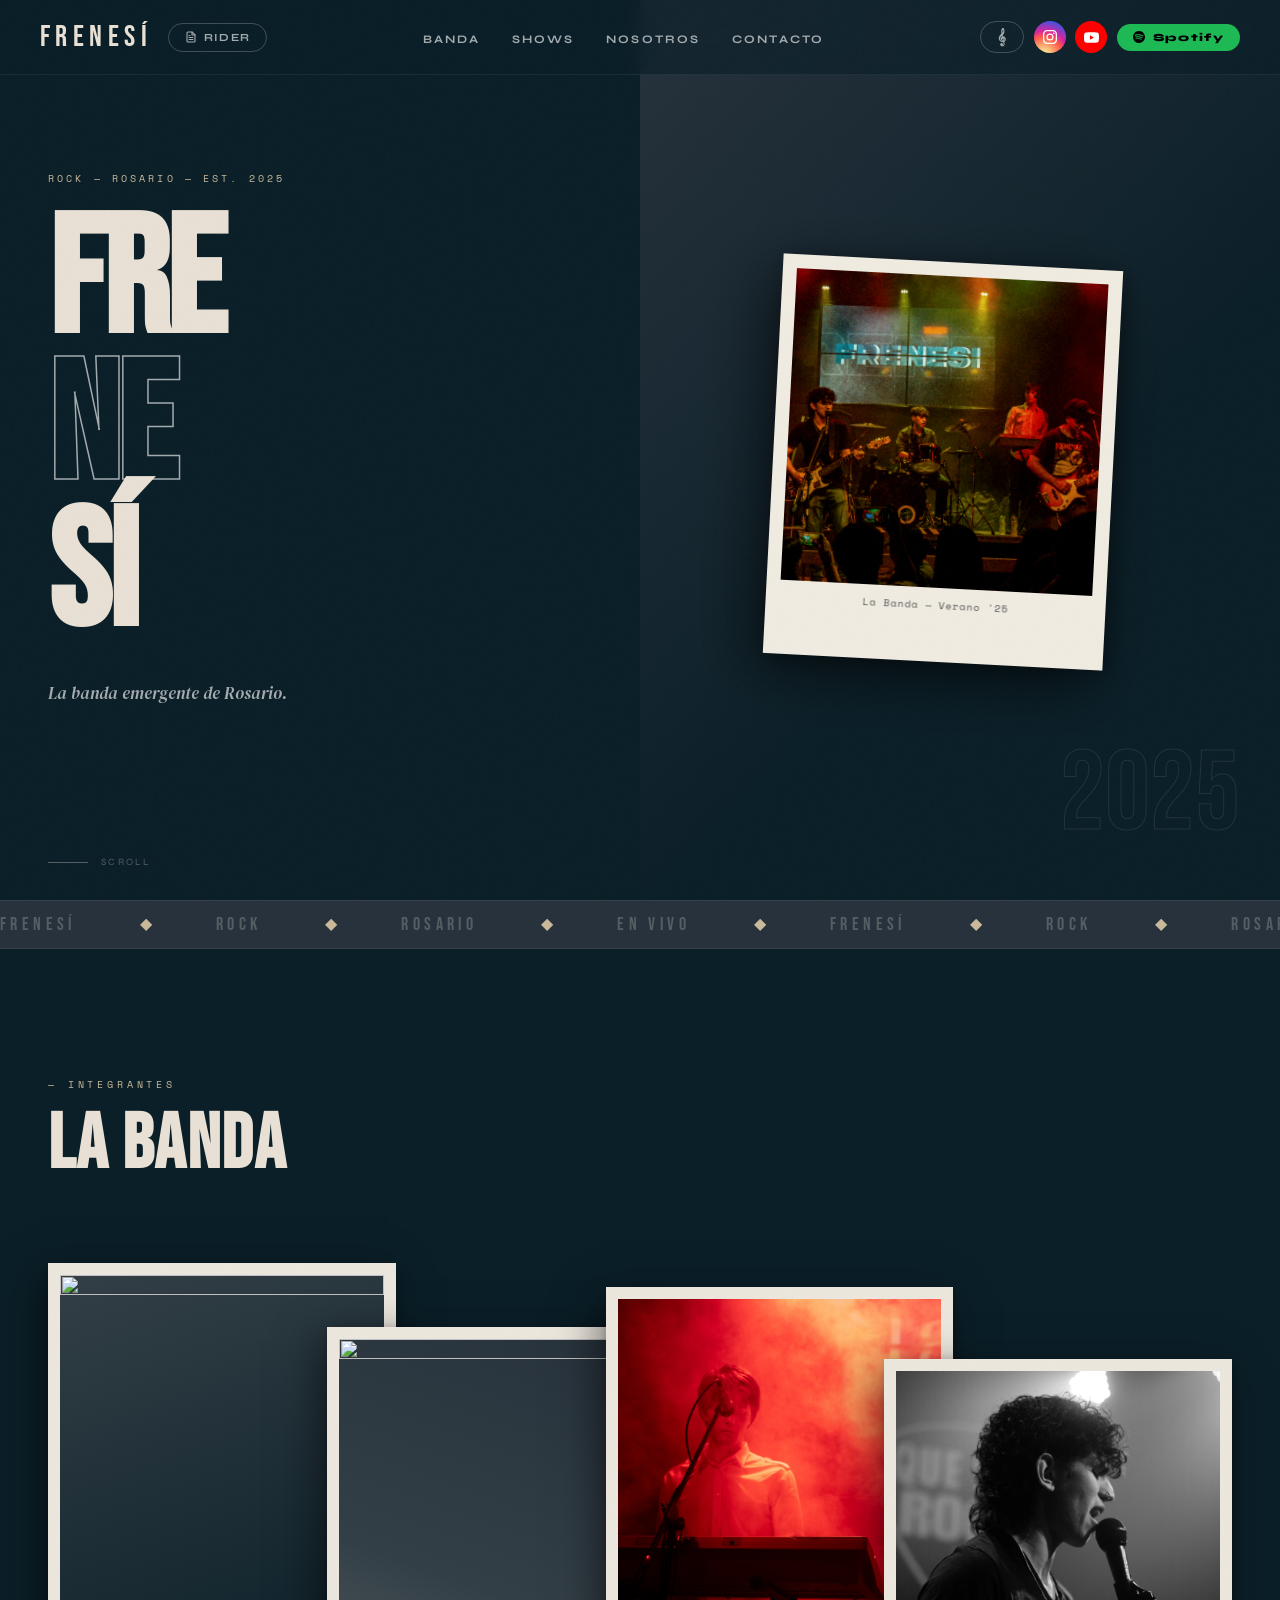
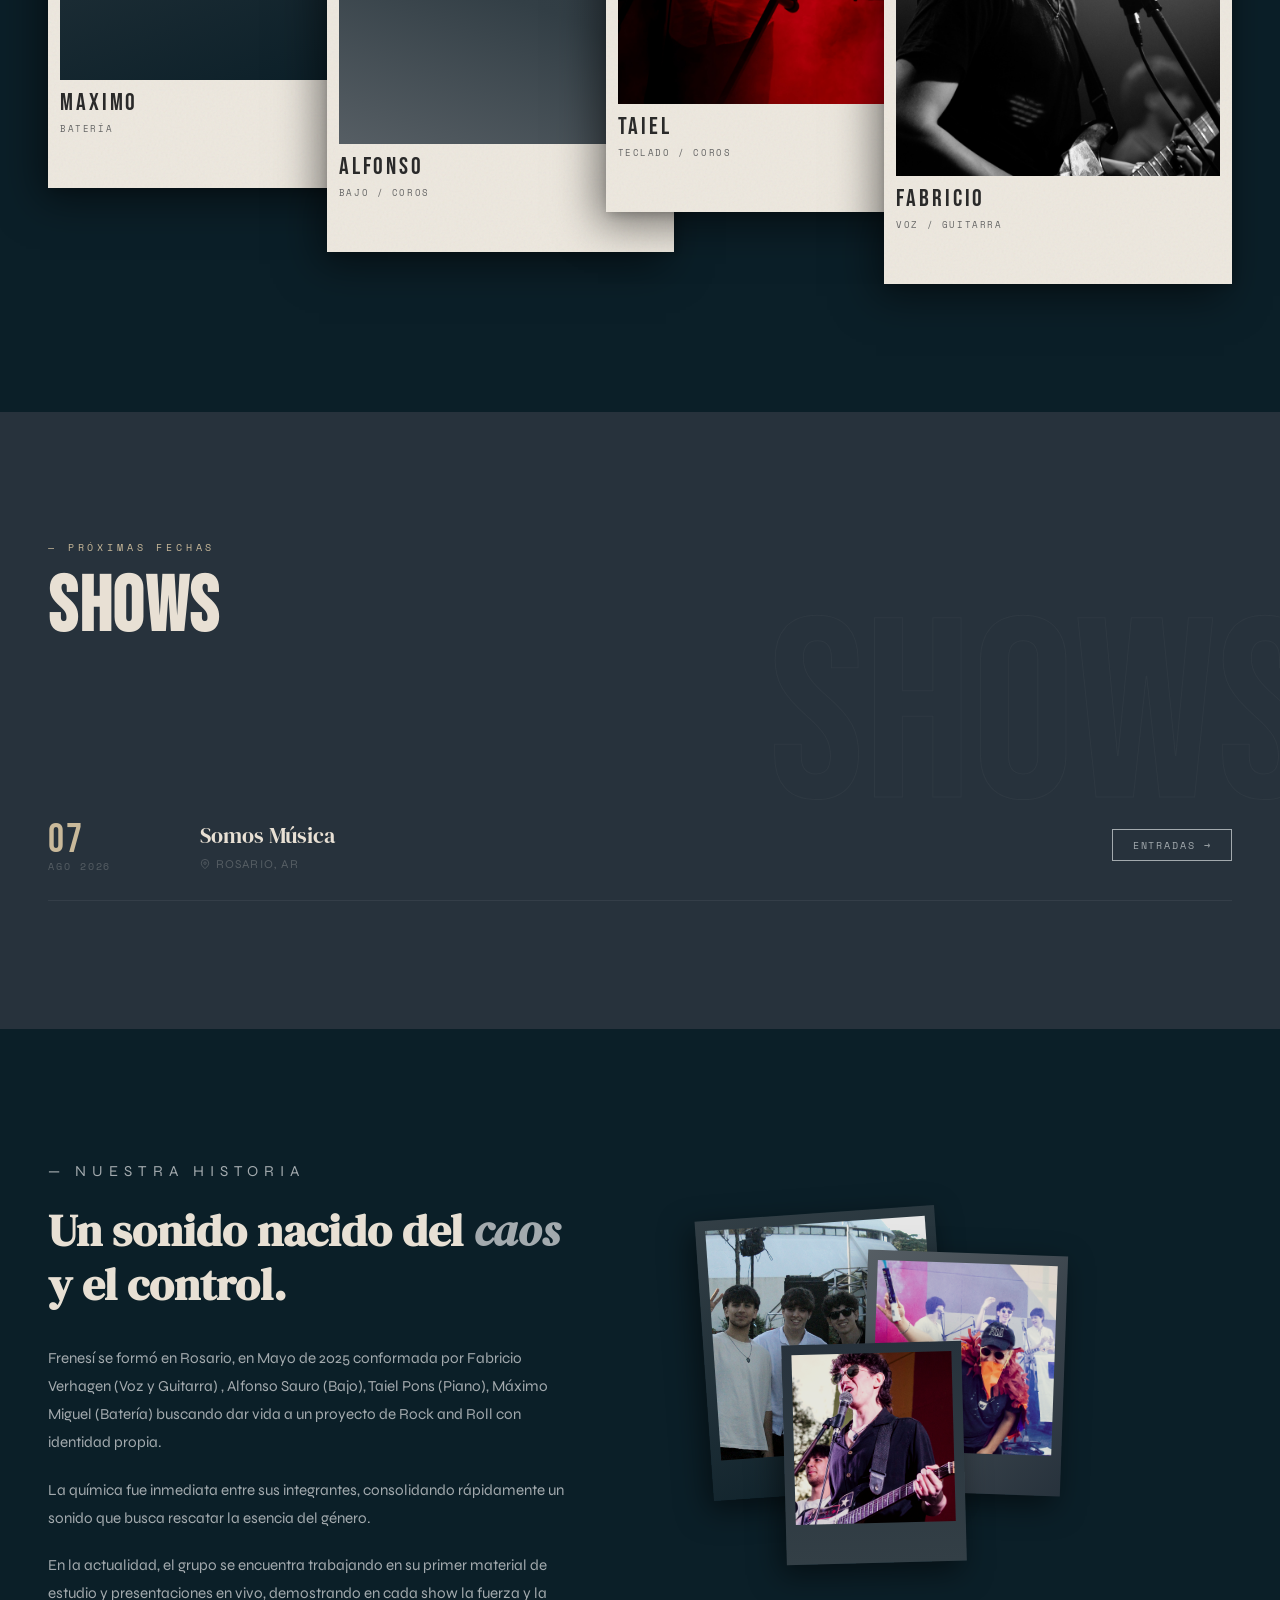
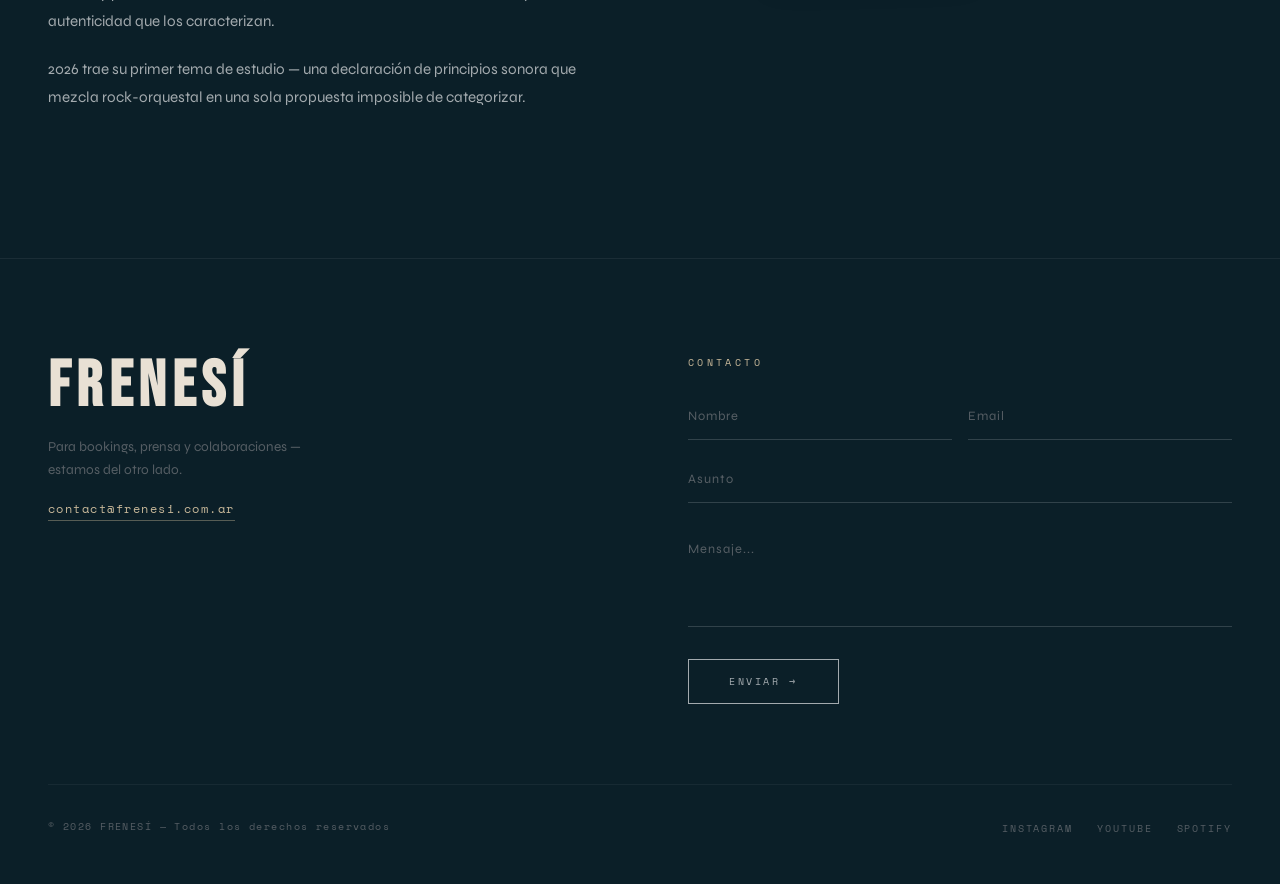
==== commit 5ed69aa2: "Updated shows" ====
--- a/index.html
+++ b/index.html
@@ -1746,18 +1746,6 @@
         <a href="https://www.instagram.com/frenesirock/" class="show-ticket">Entradas →</a>
       </div>
 
-      <div class="show-item reveal">
-        <div class="show-date">04<span>ABR 2026</span></div>
-        <div class="show-venue-wrap">
-          <div class="show-venue">Jaguar Haüs</div>
-          <a href="https://maps.app.goo.gl/UzPaU7J4JSBtWaKS6" target="_blank" class="show-city">
-            <svg width="10" height="10" viewBox="0 0 24 24" fill="none" stroke="currentColor" stroke-width="2"><path d="M21 10c0 7-9 13-9 13s-9-6-9-13a9 9 0 0 1 18 0z"/><circle cx="12" cy="10" r="3"/></svg>
-            Rosario, AR
-          </a>
-        </div>
-        <a href="https://www.instagram.com/frenesirock" class="show-ticket">Pedir Entradas →</a>
-      </div>
-
     </div>
   </section>
 
